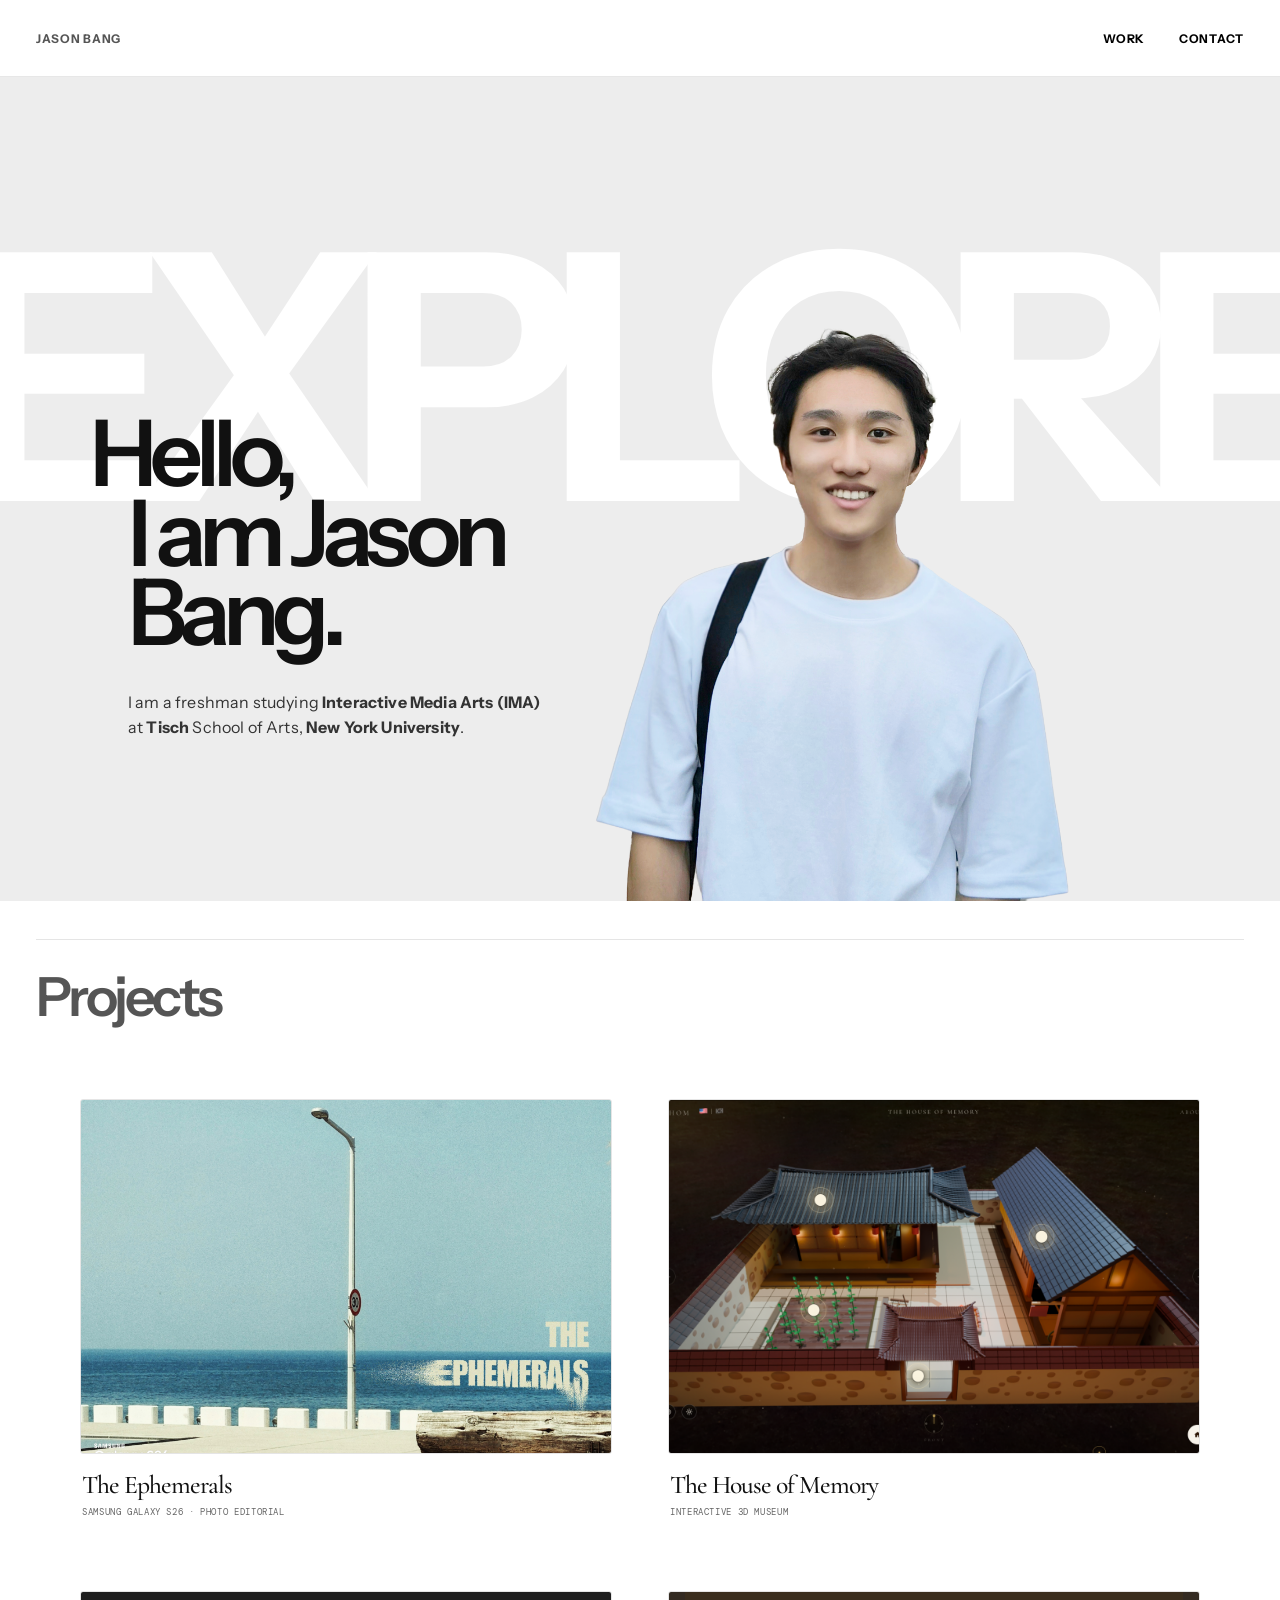
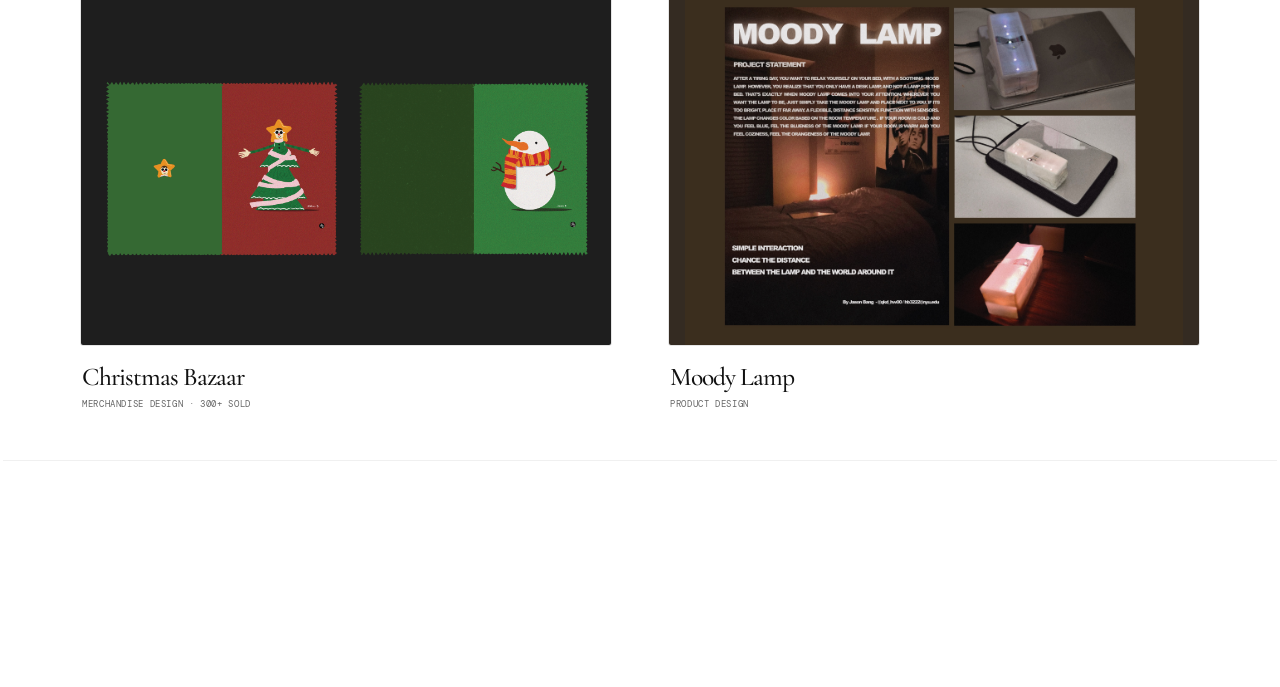
==== index.html @ 0a1524d1 "Prepare responsive portfolio for public launch" ====
<!doctype html>
<html lang="en">
<head>
<meta charset="utf-8" />
<meta name="viewport" content="width=device-width, initial-scale=1" />
<script src="https://mcp.figma.com/mcp/html-to-design/capture.js" async></script>
<meta name="theme-color" content="#171816" />
<meta name="description" content="Jason Bang — NYU Tisch Interactive Media Arts student exploring design, code, and interactive experiences." />
<title>Jason Bang — Designer, Maker, Student</title>
<link rel="preconnect" href="https://fonts.googleapis.com"><link rel="preconnect" href="https://fonts.gstatic.com" crossorigin>
<link href="https://fonts.googleapis.com/css2?family=Cormorant+Garamond:wght@400;500;600&family=DM+Mono:wght@400;500&family=Instrument+Sans:wght@400;500;600;700&display=swap" rel="stylesheet">
<style>
:root{--bg:#171816;--surface:#20211f;--surface-2:#252622;--ink:#f4f3ef;--muted:#a4a69e;--subtle:#6e716a;--line:#373934;--blue:#7399c8;--blue-bright:#8db2e2;--sans:'Instrument Sans',Arial,sans-serif;--display:'Cormorant Garamond',Georgia,serif;--mono:'DM Mono',monospace;--page:min(1320px,calc(100% - 72px))}*{box-sizing:border-box}html{scroll-behavior:smooth;scroll-padding-top:100px}body{margin:0;background:var(--bg);color:var(--ink);font-family:var(--sans);-webkit-font-smoothing:antialiased;overflow-x:hidden}a{color:inherit;text-decoration:none}button,a{-webkit-tap-highlight-color:transparent}.grain{position:fixed;inset:0;pointer-events:none;z-index:20;opacity:.065;mix-blend-mode:soft-light;background-image:url("data:image/svg+xml,%3Csvg xmlns='http://www.w3.org/2000/svg' viewBox='0 0 180 180'%3E%3Cfilter id='n'%3E%3CfeTurbulence type='fractalNoise' baseFrequency='.78' numOctaves='3' stitchTiles='stitch'/%3E%3C/filter%3E%3Crect width='100%25' height='100%25' filter='url(%23n)' opacity='.45'/%3E%3C/svg%3E");background-size:180px 180px}.progress{position:fixed;z-index:30;inset:0 auto auto 0;width:100%;height:2px;background:transparent}.progress span{display:block;height:100%;width:0;background:var(--blue-bright);box-shadow:0 0 14px #7399c866}.wrap{width:var(--page);margin-inline:auto}.nav-shell{position:sticky;top:0;z-index:25;border-bottom:1px solid #ffffff12;background:#171816d9;backdrop-filter:blur(14px)}.nav{height:76px;display:flex;align-items:center;justify-content:space-between}.brand{font-size:14px;font-weight:800;letter-spacing:-.04em}.brand sup{font:9px var(--mono);color:var(--blue-bright);margin-left:3px}.navlinks{display:flex;gap:34px}.navlinks a{font:10px var(--mono);letter-spacing:.07em;color:var(--muted);transition:color .2s}.navlinks a:hover,.navlinks a:focus-visible{color:var(--blue-bright)}.status{display:flex;align-items:center;gap:10px;font:9px var(--mono);letter-spacing:.06em;color:var(--muted);text-transform:uppercase}.status i{height:7px;width:7px;background:var(--blue-bright);border-radius:50%;box-shadow:0 0 12px #8db2e280}.hero{position:relative;min-height:calc(100svh - 76px);padding:clamp(80px,11vh,140px) 0 110px;display:grid;grid-template-columns:1.25fr .75fr;align-items:center;gap:30px;isolation:isolate}.eyebrow,.section-label{font:10px var(--mono);letter-spacing:.13em;text-transform:uppercase;color:var(--blue-bright)}.hero .eyebrow{margin:0 0 34px}.hero h1{position:relative;z-index:2;font-size:clamp(74px,10vw,148px);line-height:.85;letter-spacing:-.095em;font-weight:500;margin:0;max-width:850px}.hero h1 span{display:block}.hero h1 span:nth-child(2){margin-left:clamp(70px,13vw,190px)}.hero h1 span:nth-child(3){margin-left:clamp(22px,5vw,72px);font-weight:400}.hero-side{position:relative;z-index:3;align-self:end;padding-bottom:5px;max-width:365px;margin-left:auto}.hero-side p{font-size:15px;line-height:1.8;color:var(--muted);margin:0 0 28px}.link-row{display:flex;align-items:center;gap:24px;flex-wrap:wrap}.button{min-height:46px;padding:0 19px;border:1px solid #ffffff2a;border-radius:999px;display:inline-flex;align-items:center;gap:18px;font:10px var(--mono);letter-spacing:.04em;transition:background .22s,border-color .22s,transform .22s}.button.primary{background:var(--blue);color:#111713;border-color:var(--blue);font-weight:500}.button:hover{transform:translateY(-3px);border-color:var(--blue-bright);background:var(--blue-bright)}.text-link{font:10px var(--mono);letter-spacing:.05em;color:var(--muted);border-bottom:1px solid #71746c;padding:0 0 7px;transition:color .2s,border-color .2s}.text-link:hover{color:var(--ink);border-color:var(--blue-bright)}.hero-art{position:absolute;width:min(34vw,470px);aspect-ratio:1;right:2.7%;top:16%;z-index:1;display:grid;place-items:center;transform:translate3d(0,var(--orb-y,0),0) scale(var(--orb-scale,1));will-change:transform}.orb-ring{position:absolute;inset:6%;border-radius:50%;border:1px solid #7399c844;box-shadow:0 0 85px #7399c81c,inset 0 0 52px #7399c80b}.orb-ring::before,.orb-ring::after{content:"";position:absolute;border:1px solid #7399c82b;border-radius:50%;inset:13%;transform:rotate(32deg) scaleX(.72)}.orb-ring::after{transform:rotate(-36deg) scaleX(.7)}.orb-core{width:52%;aspect-ratio:1;border-radius:50%;display:grid;place-items:center;background:radial-gradient(circle at 35% 30%,#8fb5e1,var(--blue) 44%,#33475f 100%);box-shadow:0 0 80px #7399c83d;color:#111713;font-size:clamp(38px,6vw,76px);font-weight:600;letter-spacing:-.1em}.orb-index{position:absolute;right:4%;bottom:13%;font:9px var(--mono);letter-spacing:.1em;color:var(--muted);writing-mode:vertical-rl}.hero-note{position:absolute;left:0;bottom:42px;display:flex;gap:12px;align-items:center;color:var(--subtle);font:9px var(--mono);letter-spacing:.09em;text-transform:uppercase}.hero-note::before{content:"";width:32px;height:1px;background:var(--blue)}.scroll-cue{position:absolute;right:0;bottom:35px;display:flex;align-items:center;gap:12px;color:var(--subtle);font:9px var(--mono);letter-spacing:.1em;text-transform:uppercase}.scroll-cue b{height:30px;width:18px;border:1px solid #6e716a;border-radius:99px;position:relative}.scroll-cue b::after{content:"";position:absolute;width:2px;height:6px;left:7px;top:6px;background:var(--blue-bright);border-radius:4px;animation:scrollDot 1.3s ease-in-out infinite}@keyframes scrollDot{0%,100%{transform:translateY(0);opacity:1}75%{transform:translateY(9px);opacity:.2}}
.intro{padding:118px 0 145px;border-top:1px solid var(--line);display:grid;grid-template-columns:.75fr 1.25fr;gap:50px}.intro-main{max-width:800px}.intro h2{margin:20px 0 0;font-size:clamp(37px,5vw,66px);line-height:1.06;letter-spacing:-.07em;font-weight:500}.intro h2 em{font-family:Georgia,serif;font-weight:400;color:var(--blue-bright)}.intro-copy{max-width:600px;color:var(--muted);font-size:15px;line-height:1.9;margin:29px 0 0}.work{padding:0 0 140px}.work-top{display:flex;justify-content:space-between;align-items:end;margin-bottom:44px;padding-top:24px;border-top:1px solid var(--line)}.work-top h2{font-size:clamp(43px,6vw,76px);font-weight:500;letter-spacing:-.08em;margin:18px 0 0}.work-meta{font:9px var(--mono);letter-spacing:.08em;text-transform:uppercase;color:var(--subtle)}.project-grid{display:grid;grid-template-columns:repeat(12,1fr);gap:74px 24px;align-items:start}.project{position:relative;display:block}.project:nth-child(1){grid-column:1/8}.project:nth-child(2){grid-column:8/13;margin-top:210px}.project:nth-child(3){grid-column:2/12;margin-top:-6px}.project-visual{position:relative;overflow:hidden;background:var(--surface-2);border:1px solid #ffffff0d;border-radius:3px;transform:scale(.96);transition:transform .9s cubic-bezier(.2,.75,.25,1),border-color .3s;aspect-ratio:1.75}.project:nth-child(2) .project-visual{aspect-ratio:1.1}.project:nth-child(3) .project-visual{aspect-ratio:2.75}.project.is-visible .project-visual{transform:scale(1)}.project:hover .project-visual{transform:scale(1.018);border-color:#7399c877}.project-visual::after{content:"";position:absolute;inset:0;background:linear-gradient(130deg,#7399c81a,transparent 48%);pointer-events:none;opacity:.55;transition:opacity .3s}.project:hover .project-visual::after{opacity:1}.project-index{position:absolute;z-index:2;top:18px;left:20px;font:9px var(--mono);color:#a4a69e;letter-spacing:.1em}.project-caption{display:flex;justify-content:space-between;gap:15px;padding:18px 2px 0;align-items:start}.project-caption h3{font-size:19px;letter-spacing:-.04em;font-weight:500;margin:0 0 6px}.project-caption p{font:9px var(--mono);color:var(--subtle);letter-spacing:.07em;text-transform:uppercase;margin:0}.project-arrow{height:35px;width:35px;border:1px solid var(--line);border-radius:50%;display:grid;place-items:center;color:var(--blue-bright);transition:transform .25s,background .25s,border-color .25s}.project:hover .project-arrow{transform:rotate(45deg);background:var(--blue);border-color:var(--blue);color:#111}.mock-ui{position:absolute;inset:16% 21%;border-radius:9px;background:#1a1b19;border:1px solid #ffffff19;box-shadow:0 28px 80px #0008;display:grid;grid-template-columns:24% 1fr;padding:14px;gap:12px;transform:rotate(-2deg);transition:transform .6s}.project:hover .mock-ui{transform:rotate(0) scale(1.02)}.mock-sidebar{background:#222420;border-radius:5px;padding:13px 9px}.mock-dot{width:18px;height:18px;background:var(--blue);border-radius:5px;margin-bottom:23px}.mock-line{height:4px;width:75%;background:#4b4d46;border-radius:9px;margin:10px 0}.mock-line.short{width:48%}.mock-content{padding:10px}.mock-title{font-size:clamp(14px,1.7vw,24px);font-weight:600;letter-spacing:-.05em;line-height:1.1}.bars{display:flex;align-items:end;gap:8px;height:48%;padding:14px 12px 0;background:#222420;border-radius:6px;margin-top:18px}.bars i{display:block;flex:1;border-radius:4px 4px 0 0;background:var(--blue);height:var(--h)}.phone{position:absolute;left:50%;top:50%;transform:translate(-50%,-50%) rotate(3deg);height:82%;aspect-ratio:.53;background:#171816;border:6px solid #41433d;border-radius:26px;box-shadow:0 25px 65px #0009;padding:13% 10%;transition:transform .55s}.project:hover .phone{transform:translate(-50%,-52%) rotate(0) scale(1.035)}.phone-kicker{font:7px var(--mono);color:var(--subtle)}.phone h4{font-size:clamp(13px,1.8vw,22px);line-height:1.08;letter-spacing:-.06em;margin:12px 0}.phone-metric{height:26%;border-radius:8px;padding:10px;background:#252822;color:var(--muted);font:7px var(--mono)}.phone-metric strong{display:block;color:var(--blue-bright);font:600 19px var(--sans);margin-top:8px}.phone-bars{display:flex;gap:4px;align-items:end;height:24%;margin-top:9px}.phone-bars i{flex:1;background:var(--blue);border-radius:3px 3px 0 0;height:var(--h)}.web-window{position:absolute;inset:9% 11%;background:#1a1b19;border:1px solid #ffffff1c;border-radius:8px;box-shadow:0 24px 64px #0008;overflow:hidden;transform:rotate(1deg);transition:transform .6s}.project:hover .web-window{transform:rotate(0) scale(1.015)}.web-bar{height:23px;background:#292a26;display:flex;gap:5px;align-items:center;padding:0 9px}.web-bar i{width:5px;height:5px;border-radius:50%;background:#696b64}.web-content{height:calc(100% - 23px);background:linear-gradient(105deg,#22211f 0 55%,#34302a 55%);padding:clamp(15px,3vw,36px);position:relative}.web-eyebrow{font:7px var(--mono);color:var(--blue-bright);letter-spacing:.09em}.web-title{font:clamp(25px,4vw,54px) Georgia,serif;line-height:.92;letter-spacing:-.05em;margin-top:15px;position:relative;z-index:2}.web-sun{position:absolute;right:13%;bottom:13%;height:clamp(45px,9vw,112px);aspect-ratio:1;border-radius:50%;background:radial-gradient(circle at 30% 30%,#abc6e9,var(--blue) 70%,#435d7b);box-shadow:0 0 60px #7399c844}.orbit-scene{position:absolute;inset:0;display:grid;place-items:center}.orbit-track{height:2px;width:70%;background:#565952;position:absolute}.orbit-point{position:absolute;height:clamp(13px,2vw,24px);width:clamp(13px,2vw,24px);border-radius:50%;background:var(--blue);left:var(--x);top:calc(50% + var(--y));box-shadow:0 0 20px #7399c855;transition:transform .35s}.project:hover .orbit-point{transform:scale(1.5)}.orbit-point:nth-child(odd){background:#74776f}.orbit-note{position:absolute;bottom:18%;font:8px var(--mono);letter-spacing:.15em;color:#a4a69e}
.about{padding:25px 0 140px;border-top:1px solid var(--line);display:grid;grid-template-columns:.75fr 1.25fr;gap:50px}.about-main{max-width:720px}.about h2{font-size:clamp(38px,5vw,64px);line-height:1.02;letter-spacing:-.075em;font-weight:500;margin:20px 0 24px}.about-copy{font-size:14px;line-height:1.9;color:var(--muted);max-width:620px}.skill-list{display:flex;gap:8px;flex-wrap:wrap;margin-top:24px}.skill-list span{border:1px solid var(--line);padding:8px 11px;border-radius:99px;font:8px var(--mono);color:#c2c4bc;letter-spacing:.03em}.contact{position:relative;overflow:hidden;padding:75px 0 30px;border-top:1px solid var(--line)}.contact-inner{min-height:300px;display:flex;justify-content:space-between;align-items:center;gap:30px}.contact h2{font-size:clamp(51px,8vw,102px);line-height:.9;letter-spacing:-.09em;font-weight:500;margin:24px 0}.contact h2 em{color:var(--blue-bright);font-family:Georgia,serif;font-weight:400}.contact-link{display:grid;place-items:center;width:76px;height:76px;border-radius:50%;background:var(--blue);color:#121613;font-size:28px;transition:transform .3s,background .3s}.contact-link:hover{transform:rotate(45deg) scale(1.12);background:var(--blue-bright)}.footer{border-top:1px solid var(--line);padding-top:20px;margin-top:48px;display:flex;justify-content:space-between;gap:20px;color:var(--subtle);font:8px var(--mono);letter-spacing:.05em}.reveal{opacity:0;transform:translateY(30px);transition:opacity .75s ease,transform .75s cubic-bezier(.2,.75,.25,1)}.reveal.is-visible{opacity:1;transform:translateY(0)}.project.reveal{transform:translateY(35px) scale(.985)}.project.reveal.is-visible{transform:translateY(0) scale(1)}.project-visual{view-timeline-name:--project-view;view-timeline-axis:block;animation:mediaZoom linear both;animation-timeline:--project-view;animation-range:entry 0% cover 38%}@keyframes mediaZoom{from{scale:.9}to{scale:1}}@media(prefers-reduced-motion:reduce){html{scroll-behavior:auto}*,*::before,*::after{animation-duration:.01ms!important;animation-iteration-count:1!important;transition-duration:.01ms!important;scroll-behavior:auto!important}.reveal{opacity:1;transform:none}}
@media(max-width:800px){:root{--page:min(100% - 40px,620px)}.nav{height:66px}.navlinks{gap:17px}.status{display:none}.hero{min-height:calc(100svh - 66px);grid-template-columns:1fr;padding:72px 0 116px;align-content:center;gap:30px}.hero h1{font-size:clamp(65px,14vw,112px)}.hero-art{width:min(44vw,300px);right:0;top:15%;opacity:.9}.hero-side{margin:16px 0 0 10%;max-width:350px}.hero-side p{font-size:14px}.hero-note{bottom:42px}.scroll-cue{bottom:35px}.intro,.about{grid-template-columns:1fr;gap:23px;padding:82px 0 95px}.intro h2{font-size:clamp(38px,8vw,55px)}.work{padding-bottom:96px}.work-top{align-items:start;gap:20px;flex-direction:column;margin-bottom:30px}.work-top h2{font-size:52px}.project-grid{grid-template-columns:1fr;gap:48px}.project:nth-child(1),.project:nth-child(2),.project:nth-child(3){grid-column:1;margin:0}.project-featured{grid-column:1!important;width:100%}.project-thom,.project-christmas,.project-moodies{grid-column:1!important;width:100%;margin:0!important}.project-thom .project-visual{aspect-ratio:1.3!important}.project:nth-child(2){width:86%;margin-left:auto}.project:nth-child(3){width:94%}.project-visual{aspect-ratio:1.45}.project:nth-child(2) .project-visual{aspect-ratio:1.15}.project:nth-child(3) .project-visual{aspect-ratio:1.8}.mock-ui{inset:17% 14%}.contact-inner{min-height:270px}.contact h2{font-size:clamp(52px,10vw,76px)}}
@media(max-width:440px){:root{--page:calc(100% - 34px)}.navlinks{gap:12px}.navlinks a{font-size:8px}.brand{font-size:12px}.hero h1{font-size:clamp(58px,15vw,78px)}.hero-art{width:46vw;right:-4%;top:13%;opacity:.74}.hero-side{margin-left:0;max-width:295px}.hero-side p{max-width:270px}.hero-note{font-size:7px}.scroll-cue{font-size:7px}.contact-inner{align-items:flex-start;flex-direction:column;justify-content:center}.contact-link{width:60px;height:60px}.footer{font-size:7px}.work-meta{font-size:8px}}

/* Editorial type and a touch of analog texture */
.hero h1,.intro h2,.work-top h2,.about h2,.contact h2{font-family:var(--display);font-weight:500;letter-spacing:-.045em}
.hero h1{line-height:.78;letter-spacing:-.055em}
.hero h1 span:nth-child(3){font-weight:400}
.intro h2,.about h2{line-height:.98}
.work-top h2{font-weight:500}
.contact h2{line-height:.82}
.grain{opacity:.055;background-size:140px 140px}
@media(max-width:800px){.hero h1{line-height:.82}.intro h2,.about h2{line-height:1.02}}

/* Time-based 3D field and tactile project depth */
.hero-art{perspective:1000px}
.world-canvas{position:fixed;inset:0;width:100vw;height:100svh;z-index:0;pointer-events:none;opacity:.42;mix-blend-mode:screen}.nav-shell,main{position:relative;z-index:1}
.orb-ring{opacity:.38}
.orb-core{position:relative;z-index:2;background:radial-gradient(circle at 34% 28%,#dce7f3aa,var(--blue) 46%,#33475f 100%);box-shadow:0 0 90px #7399c855,inset -18px -22px 35px #111a2b88;transform:translateZ(24px)}
.intro,.work,.about,.contact{transform-style:preserve-3d;transform:perspective(1400px) rotateX(var(--section-rx,0deg)) translateZ(var(--section-z,0px));transform-origin:50% 50%;transition:transform .22s ease-out}
.intro-main,.about-main,.work-top,.contact-inner{transform:translateZ(22px)}
.intro h2,.about h2,.work-top h2,.contact h2{transform:translateZ(34px)}
.project{perspective:1100px;transform-style:preserve-3d}
.project-visual{transform:perspective(1100px) rotateX(var(--card-rx,0deg)) rotateY(var(--card-ry,0deg)) scale(.96);transform-style:preserve-3d;will-change:transform}
.project.is-visible .project-visual{transform:perspective(1100px) rotateX(var(--card-rx,0deg)) rotateY(var(--card-ry,0deg)) scale(1)}
.project:hover .project-visual{transform:perspective(1100px) rotateX(var(--card-rx,0deg)) rotateY(var(--card-ry,0deg)) scale(1.025)}
.project-index,.project-caption{transition:transform .35s}
.project:hover .project-index{transform:translateZ(26px)}
.project:hover .project-caption{transform:translateY(-3px)}
@media(prefers-reduced-motion:reduce){.world-canvas{display:none}.intro,.work,.about,.contact{transform:none!important}.project-visual,.project.is-visible .project-visual,.project:hover .project-visual{transform:none}}

.project-featured{grid-column:1/13!important;width:100%}.project-thom{grid-column:2/10!important;width:100%;margin-top:10px!important}.project-christmas{grid-column:4/13!important;width:100%;margin-top:-5px!important}.project-moodies{grid-column:3/11!important;width:100%;margin-top:8px!important}.project-moodies .project-visual{aspect-ratio:1.414!important;background:#342b22}.project-moodies .project-cover{object-fit:contain;filter:none}.project-moodies:hover .project-cover{filter:none;transform:scale(1.012)}.project-thom .project-visual{aspect-ratio:1.55!important}.project-thom .project-cover{filter:brightness(.92) saturate(.78)}.project-thom:hover .project-cover{filter:brightness(1) saturate(.95)}.project-featured .project-visual{aspect-ratio:2.05;background:#0b0c0c}.project-cover{position:absolute;inset:0;width:100%;height:100%;object-fit:cover;transition:transform 1.2s cubic-bezier(.18,.7,.2,1),filter .6s;filter:brightness(.78) saturate(.78)}.project-featured:hover .project-cover{transform:scale(1.035);filter:brightness(.95) saturate(.94)}.project-cover-title{position:absolute;z-index:2;right:5%;bottom:8%;font:500 clamp(38px,8vw,110px)/.73 var(--display);letter-spacing:-.06em;color:#f4f3ef;text-shadow:0 4px 36px #0008;transform:translateZ(46px)}.project-cover-title b{font:18px var(--mono);color:var(--blue-bright);vertical-align:top}

/* Keep the project collection balanced and image-led */
#work .project-grid{grid-template-columns:repeat(2,minmax(0,1fr));gap:38px 24px}
#work .project{grid-column:auto!important;width:100%!important;margin:0!important}
#work .project-visual{aspect-ratio:4/3!important;border-radius:3px}
#work .project-cover{filter:none;object-fit:cover}
#work .project:hover .project-cover{filter:none}
#work .project-moodies .project-cover{object-fit:contain;background:#342b22}
@media(max-width:700px){#work .project-grid{grid-template-columns:1fr;gap:30px}#work .project{width:100%!important}}

/* Simple portfolio: clear intro, one large project per row */
.hero{display:flex;min-height:calc(100svh - 76px);padding:clamp(100px,16vh,180px) 0;align-items:center}
.hero-copy{width:100%;max-width:1200px}.hero h1{font-family:var(--display);font-size:clamp(72px,12vw,170px);line-height:.82;letter-spacing:-.065em}.hero h1 span:nth-child(2){margin-left:clamp(24px,8vw,115px);white-space:nowrap}.work-top{margin-bottom:28px;padding-top:10px}.work-top .section-label{font:500 clamp(40px,6vw,76px)/.9 var(--display);color:var(--ink);letter-spacing:-.045em;text-transform:none}.hero-summary{font-size:clamp(16px,2vw,23px);color:var(--muted);margin:35px 0 0 8vw;letter-spacing:.01em}
#work .project-grid{grid-template-columns:repeat(2,minmax(0,1fr));gap:46px 28px}
#work .project{grid-column:auto!important;width:100%!important;margin:0!important}
#work .project-visual{aspect-ratio:4/3!important}
#work .project-caption{padding-top:16px}
.contact-inner{justify-content:flex-start;min-height:0;padding:65px 0 78px}.contact-list{display:grid;gap:0;margin-top:20px;width:min(760px,calc(100vw - 48px))}.contact-list a{display:grid;grid-template-columns:130px 1fr 24px;align-items:center;gap:18px;padding:18px 0;border-bottom:1px solid var(--line)}.contact-list span{font:9px var(--mono);letter-spacing:.1em;text-transform:uppercase;color:var(--muted)}.contact-list strong{font-size:clamp(14px,2vw,19px);font-weight:500}.contact-list b{font:16px var(--mono);font-weight:400;color:var(--blue)}.contact-list a:hover strong{color:var(--blue)}
@media(max-width:700px){.hero h1{font-size:clamp(58px,13vw,95px)}.hero h1 span:nth-child(2){margin-left:18px;white-space:normal}.hero-summary{margin-left:18px}.contact-list a{grid-template-columns:84px 1fr 18px;gap:8px}.contact-list strong{font-size:14px}#work .project-grid{gap:42px}}
</style>
<style>
/* Keep project links stationary and make each complete card one stable target. */
#work{transform:none!important;transform-style:flat!important}
#work .project{position:relative;z-index:4;display:block;cursor:pointer;pointer-events:auto;transform:none!important;perspective:none!important;transform-style:flat!important}
#work .project>*{pointer-events:none}
#work .project.reveal,#work .project.reveal.is-visible{opacity:1;transform:none!important;transition:opacity .45s ease}
#work .project .project-visual,#work .project.is-visible .project-visual,#work .project:hover .project-visual{transform:none!important;scale:1!important;animation:none!important;view-timeline-name:none;will-change:auto}
#work .project .project-cover,#work .project:hover .project-cover{transform:none!important;filter:none!important}
#work .project .project-index,#work .project:hover .project-index,#work .project .project-caption,#work .project:hover .project-caption{transform:none!important}
#work .project:focus-visible{outline:2px solid var(--blue-bright);outline-offset:5px}
#work .project-grid{width:min(100%,1120px);margin-inline:auto;column-gap:56px;row-gap:72px}
#work .project-visual{aspect-ratio:3/2!important}
#work .project-thom .project-visual{aspect-ratio:8/5!important}
#work .project-caption{padding:16px 2px 0;min-height:56px}
#work .project-caption h3{font:500 19px/1.15 var(--sans);letter-spacing:-.04em;margin:0 0 7px}
#work .project-caption p{font:9px/1.4 var(--mono);letter-spacing:.07em;text-transform:uppercase;margin:0;color:var(--subtle)}
@media(max-width:700px){#work .project-grid{width:min(100%,520px);row-gap:48px}}
.hero{display:grid;grid-template-columns:minmax(0,1.05fr) minmax(280px,.95fr);gap:clamp(40px,8vw,112px);min-height:calc(100svh - 76px);padding:clamp(70px,10vh,120px) 0;align-items:center}
.hero-copy{max-width:620px;min-width:0}
.hero h1{font-size:clamp(54px,6.4vw,96px);line-height:.9;letter-spacing:-.06em}
.hero h1 span:nth-child(2){margin-left:clamp(18px,3vw,46px);white-space:normal}
.hero-summary{max-width:480px;margin:32px 0 0 clamp(18px,3vw,46px);font-size:clamp(15px,1.4vw,19px)}
.hero-photo{width:92%;max-width:390px;aspect-ratio:4/5;justify-self:end;margin:0;position:relative;overflow:hidden;border:1px solid var(--line);background:linear-gradient(145deg,#252a2e,#1c1e1c 70%);display:grid;place-items:center}
.hero-photo::before{content:"";position:absolute;inset:12px;border:1px solid #ffffff14;pointer-events:none}
.hero-photo span{font:9px var(--mono);letter-spacing:.16em;text-transform:uppercase;color:var(--subtle)}
.hero-photo img{display:block;width:100%;height:100%;object-fit:cover;object-position:center 65%;transform:scale(1.35);transform-origin:center 65%}
@media(max-width:700px){.hero{grid-template-columns:1fr;gap:38px;min-height:auto;padding:75px 0 86px}.hero-copy{max-width:100%}.hero h1{font-size:clamp(56px,11vw,84px)}.hero-summary{margin-left:18px}.hero-photo{width:min(68%,330px);justify-self:center;aspect-ratio:4/5}}
</style>
<link rel="stylesheet" href="assets/light-theme.css">
</head>
<body>
<canvas class="world-canvas" id="worldCanvas" aria-hidden="true"></canvas><div class="progress" aria-hidden="true"><span id="progressBar"></span></div><div class="grain" aria-hidden="true"></div><div class="cursor-dot" aria-hidden="true"></div>
<header class="nav-shell"><nav class="nav wrap" aria-label="Main navigation"><a class="brand" href="#top">JASON BANG</a><div class="navlinks"><a href="#work">WORK</a><a href="#contact">CONTACT</a></div></nav></header>
<main id="top">
<section class="hero hero-home wrap"><div class="hero-backdrop" aria-hidden="true">EXPLORE</div><div class="hero-copy"><h1 class="reveal"><span>Hello,</span><span>I am Jason Bang.</span></h1><p class="hero-summary reveal">I am a freshman studying <strong>Interactive Media Arts (IMA)</strong><br class="intro-line-break"> at <strong>Tisch</strong> School of Arts, <strong>New York University</strong>.</p></div><img class="hero-portrait" src="assets/jason-bang-hero-current.png" alt="Portrait of Jason Bang"></section>

<section class="work wrap" id="work"><div class="work-top reveal"><div><div class="section-label">Projects</div></div></div><div class="project-grid"><a class="project project-featured reveal" href="projects/the-ephemerals.html" aria-label="View project details for The Ephemerals"><div class="project-visual"><img class="project-cover" src="assets/the-ephemerals/pages/page-02.jpg" alt="Second page of The Ephemerals photo editorial"></div><div class="project-caption"><div><h3>The Ephemerals</h3><p>Samsung Galaxy S26 · Photo editorial</p></div></div></a><a class="project project-thom reveal" href="https://jbhyunwoobang.github.io/thom/?v=2" target="_blank" rel="noopener" aria-label="Open THOM: The House of Memory interactive museum"><div class="project-visual"><img class="project-cover thom-cover" src="assets/thom-cover.png" alt="THOM museum interface showing its interactive 3D reconstruction of the family hanok, navigation, and hotspots"></div><div class="project-caption"><div><h3>The House of Memory</h3><p>Interactive 3D museum</p></div></div></a><a class="project project-christmas reveal" href="projects/christmas-bazaar.html" aria-label="View project details for Christmas Bazaar"><div class="project-visual"><img class="project-cover" src="assets/christmas-bazaar/design-cover.png" alt="Christmas Bazaar holiday illustrations featuring a Christmas tree character and snowman"></div><div class="project-caption"><div><h3>Christmas Bazaar</h3><p>Merchandise design · 300+ sold</p></div></div></a><a class="project project-moodies reveal" href="projects/moody-lamp.html" aria-label="View project details for Moody Lamp"><div class="project-visual"><img class="project-cover" src="assets/moody-lamp.jpg" alt="Moody Lamp concept board showing a handmade mood-sensitive bedside lamp and prototype photos"></div><div class="project-caption"><div><h3>Moody Lamp</h3><p>Product design</p></div></div></a></div></section>

<section class="contact" id="contact"><div class="wrap"><div class="contact-inner reveal"><div><div class="section-label">Contact</div><div class="contact-list"><a href="https://mail.google.com/mail/?view=cm&amp;fs=1&amp;to=hb3222%40nyu.edu" target="_blank" rel="noopener"><span>School</span><strong>hb3222@nyu.edu</strong></a><a class="linkedin-contact" href="https://www.linkedin.com/in/jason-bang-938430426/" target="_blank" rel="noopener"><strong>LinkedIn</strong></a><a href="https://mail.google.com/mail/?view=cm&amp;fs=1&amp;to=jbhyunwoobang%40gmail.com" target="_blank" rel="noopener"><span>Personal</span><strong>jbhyunwoobang@gmail.com</strong></a></div></div></div></div></section>
</main>
<script>
const reduced=window.matchMedia('(prefers-reduced-motion: reduce)').matches;
const progress=document.getElementById('progressBar');
const orb=document.getElementById('heroOrb');
let frame=0;
function onScroll(){if(frame)return;frame=requestAnimationFrame(()=>{frame=0;const max=document.documentElement.scrollHeight-window.innerHeight;const p=max>0?window.scrollY/max:0;progress.style.width=(p*100)+'%';const travel=Math.min(window.scrollY/window.innerHeight,1.15);if(orb&&!reduced){orb.style.setProperty('--orb-y',(-travel*95)+'px');orb.style.setProperty('--orb-scale',(1+travel*.42).toFixed(3));orb.style.opacity=Math.max(.18,1-travel*.6).toFixed(2)}})}
window.addEventListener('scroll',onScroll,{passive:true});onScroll();
if(!reduced&&'IntersectionObserver'in window){const observer=new IntersectionObserver(entries=>{for(const entry of entries){if(entry.isIntersecting){entry.target.classList.add('is-visible');observer.unobserve(entry.target)}}},{threshold:.12,rootMargin:'0px 0px -6% 0px'});document.querySelectorAll('.reveal,.project').forEach(el=>observer.observe(el))}else{document.querySelectorAll('.reveal,.project').forEach(el=>el.classList.add('is-visible'))}

// A site-wide 3D field: depth, pointer parallax, and scroll as a time axis.
const canvas=document.getElementById('worldCanvas');
const ctx=canvas&&canvas.getContext('2d');
const pointer={x:0,y:0};
let scrollPhase=0,canvasW=0,canvasH=0,spatialFrame=0;
function sizeField(){if(!canvas||!ctx)return;const dpr=Math.min(devicePixelRatio||1,1.5);canvasW=innerWidth;canvasH=innerHeight;canvas.width=Math.round(canvasW*dpr);canvas.height=Math.round(canvasH*dpr);ctx.setTransform(dpr,0,0,dpr,0,0)}
const stars=Array.from({length:240},(_,i)=>{const y=1-(i/239)*2,r=Math.sqrt(1-y*y),a=i*2.399963;return{x:Math.cos(a)*r,y,z:Math.sin(a)*r,phase:i*.17}});
function drawField(now){if(!canvas||!ctx)return;const t=reduced?0:now*.00009+scrollPhase,rx=pointer.y*.24,ry=pointer.x*.38+t;ctx.clearRect(0,0,canvasW,canvasH);const cx=canvasW*.5,cy=canvasH*.5,scale=Math.min(canvasW,canvasH)*.43,projected=[];for(const p of stars){const wobble=reduced?1:1+Math.sin(t*2+p.phase)*.025;let x=p.x*wobble,y=p.y*wobble,z=p.z*wobble;const x1=x*Math.cos(ry)+z*Math.sin(ry),z1=-x*Math.sin(ry)+z*Math.cos(ry),y1=y*Math.cos(rx)-z1*Math.sin(rx),z2=y*Math.sin(rx)+z1*Math.cos(rx);const perspective=1.5/(2.4-z2*.62);projected.push({x:cx+x1*scale*perspective,y:cy+y1*scale*perspective,z:z2})}ctx.globalCompositeOperation='lighter';for(let i=0;i<projected.length;i++){const a=projected[i],alpha=.05+((a.z+1)/2)*.22;for(let j=i+1;j<Math.min(i+8,projected.length);j++){const b=projected[j],dx=a.x-b.x,dy=a.y-b.y,d=dx*dx+dy*dy;if(d<Math.pow(Math.min(canvasW,canvasH)*.105,2)){ctx.strokeStyle=`rgba(113,151,198,${alpha*(1-d/Math.pow(Math.min(canvasW,canvasH)*.105,2))})`;ctx.lineWidth=.6;ctx.beginPath();ctx.moveTo(a.x,a.y);ctx.lineTo(b.x,b.y);ctx.stroke()}}if(i%2===0){ctx.fillStyle=`rgba(205,224,247,${alpha+.05})`;ctx.beginPath();ctx.arc(a.x,a.y,.7+((a.z+1)/2)*1.15,0,Math.PI*2);ctx.fill()}}ctx.globalCompositeOperation='source-over';if(!reduced)spatialFrame=requestAnimationFrame(drawField)}
if(canvas&&ctx){sizeField();addEventListener('resize',sizeField,{passive:true});addEventListener('pointermove',e=>{pointer.x=(e.clientX/innerWidth-.5)*2;pointer.y=(e.clientY/innerHeight-.5)*2},{passive:true});spatialFrame=requestAnimationFrame(drawField)}
function updateSpatialScroll(){scrollPhase=scrollY/innerHeight*1.25;document.querySelectorAll('.intro,.work,.about,.contact').forEach(section=>{const r=section.getBoundingClientRect(),delta=(r.top+r.height*.5-innerHeight*.5)/innerHeight,near=Math.max(0,1-Math.abs(delta));section.style.setProperty('--section-rx',(delta*1.5).toFixed(2)+'deg');section.style.setProperty('--section-z',(near*18).toFixed(1)+'px')})}
addEventListener('scroll',updateSpatialScroll,{passive:true});updateSpatialScroll();
// Project cards use native anchor behavior; no pointer-driven transforms.
const cursorDot=document.querySelector('.cursor-dot');
if(cursorDot&&matchMedia('(hover:hover) and (pointer:fine)').matches){document.documentElement.classList.add('has-dot-cursor');let cursorFrame=0,cursorX=0,cursorY=0;addEventListener('pointermove',e=>{cursorX=e.clientX;cursorY=e.clientY;if(cursorFrame)return;cursorFrame=requestAnimationFrame(()=>{cursorFrame=0;cursorDot.style.left=cursorX+'px';cursorDot.style.top=cursorY+'px';cursorDot.classList.add('is-visible')})},{passive:true});addEventListener('pointerleave',()=>cursorDot.classList.remove('is-visible'));}
</script>
</body>
</html>
---- assets/light-theme.css ----
:root{
  --bg:#fff!important;
  --surface:#f7f7f7!important;
  --surface-2:#f2f2f2!important;
  --ink:#111!important;
  --muted:#555!important;
  --subtle:#777!important;
  --line:#e5e5e5!important;
  --blue:#111!important;
  --blue-bright:#111!important;
}
html,body{background:#fff!important;color:#111!important}
body{color-scheme:light}
a{color:inherit}
.nav-shell{background:rgba(255,255,255,.94)!important;border-color:#e7e7e7!important}
.nav a,.navlinks a,.brand,.label,.eyebrow,.section-label,.project-note,.foot,.footer{color:#555!important}
.navlinks a:hover,.nav a:hover,.footer a:hover,.foot a:hover{color:#111!important}
.navlinks a,.brand{color:#000!important;font-family:var(--sans)!important;font-size:12px!important;font-weight:700!important;letter-spacing:.06em!important}
.contact-inner>div{width:100%}
.contact-list{width:100%!important;grid-template-columns:repeat(2,minmax(0,1fr));column-gap:clamp(24px,4vw,56px)}
.contact-list a:not(.linkedin-contact){grid-template-columns:90px minmax(0,1fr) 18px;gap:12px}
.contact-list .linkedin-contact{display:flex;align-items:center;justify-content:flex-start;min-width:0}
@media(max-width:700px){.contact-list{grid-template-columns:1fr}.contact-list a:not(.linkedin-contact){grid-template-columns:84px minmax(0,1fr) 18px;gap:8px}}
.world-canvas{display:none!important}
.grain{opacity:0!important}
.progress span{background:#111!important;box-shadow:none!important}
.hero-photo{background:#f4f4f4!important;border-color:#e5e5e5!important}
.project-visual,.photo,.images a,.images img,.cover{background:#f4f4f4!important;border-color:#e5e5e5!important}
.project-visual::after{display:none!important}
.project-cover{filter:none!important}
.project-caption p{color:#666!important}
.contact-link,.button.primary{background:#111!important;color:#fff!important;border-color:#111!important}
.contact-link:hover,.button.primary:hover{background:#333!important;color:#fff!important;border-color:#333!important}
.skill-list span{color:#444!important;border-color:#ddd!important}
.project:focus-visible{outline-color:#111!important}
.hero{background:transparent!important}
dialog{background:#fff!important;border-color:#ddd!important}
dialog::backdrop{background:rgba(0,0,0,.55)!important}
dialog button{background:#111!important;color:#fff!important;border-color:#444!important}
.photo span{color:#111!important;background:rgba(255,255,255,.88);padding:6px 8px;text-shadow:none!important}

.hero.hero-home{position:relative;display:block;width:100%;height:calc(100svh - 76px);min-height:600px;padding:0;overflow:hidden;isolation:isolate;container-type:inline-size;background:transparent!important}
.hero.hero-home::before{content:"";position:absolute;z-index:-1;inset:0;left:50%;width:100vw;transform:translateX(-50%);background:#ededed}
.hero-backdrop{position:absolute;z-index:0;top:20%;left:50%;transform:translateX(-50%);font:700 27cqw/.78 var(--sans);letter-spacing:-.095em;white-space:nowrap;color:#fff;pointer-events:none}
.hero.hero-home .hero-copy{position:absolute;z-index:3;left:7%;top:52%;width:min(56%,700px);max-width:700px;transform:translateY(-28%)}
.hero.hero-home h1{font:600 clamp(58px,7.2vw,102px)/.86 var(--sans);letter-spacing:-.075em;color:#111;max-width:570px}
.hero.hero-home h1 span:nth-child(2){margin-left:clamp(16px,3vw,42px);white-space:normal}
.hero.hero-home .hero-summary{max-width:680px;margin:38px 0 0 clamp(16px,3vw,42px);font-size:clamp(15px,1.25vw,17px);line-height:1.55;color:#333}
.intro-line-break{display:block}
.hero-portrait{position:absolute;z-index:2;right:13%;bottom:0;height:94%;width:auto;max-width:58%;object-fit:contain;object-position:center bottom;filter:none;pointer-events:none}
.work{padding:38px 0 48px!important}
.work-top{padding-top:32px!important;margin-bottom:76px!important}
.work-top .section-label{font:600 clamp(34px,4.3vw,54px)/.95 var(--sans)!important;letter-spacing:-.065em!important;text-transform:none!important}
#contact{padding-top:26px!important;padding-bottom:18px!important}
#contact .contact-inner{padding-top:18px!important;padding-bottom:12px!important}
#contact .footer{margin-top:8px!important;padding-top:16px!important}
.project-caption h3{font-family:var(--display)!important;font-size:clamp(22px,2vw,27px)!important;line-height:1.05}
#work .project-featured .project-visual,#work .project-thom .project-visual{aspect-ratio:3/2!important}
#work .project:hover .project-visual{border-color:#111!important}
.cursor-dot{display:none}
.has-dot-cursor,.has-dot-cursor body,.has-dot-cursor body *{cursor:none!important}
.has-dot-cursor .cursor-dot{display:block;position:fixed;z-index:1000;left:0;top:0;width:9px;height:9px;border-radius:50%;background:#30251d;pointer-events:none;opacity:0;transform:translate(-50%,-50%);transition:opacity .16s ease}
.has-dot-cursor .cursor-dot.is-visible{opacity:1}
.has-dot-cursor dialog .cursor-dot,.has-dot-cursor dialog .cursor-dot.is-visible{display:block!important;position:fixed!important;z-index:2147483647!important;visibility:visible!important;opacity:1!important;pointer-events:none!important}
@media(max-width:700px){
  .work-top{margin-bottom:42px!important}
  .hero.hero-home{height:auto;min-height:calc(100svh - 66px);padding:54px 0 0;display:flex;flex-direction:column;gap:20px}
  .hero-backdrop{top:15%;left:50%;transform:translateX(-50%);font-size:27cqw}
  .hero.hero-home .hero-copy{position:relative;left:auto;top:auto;transform:none;width:100%;max-width:100%}
  .hero.hero-home h1{font-size:clamp(48px,11vw,76px)}
  .hero.hero-home .hero-summary{margin:18px 0 0 16px;max-width:300px;font-size:15px}
  .intro-line-break{display:none}
  .hero-portrait{position:relative;right:auto;bottom:auto;align-self:center;height:54svh;max-height:440px;max-width:90%;margin-top:auto}
}
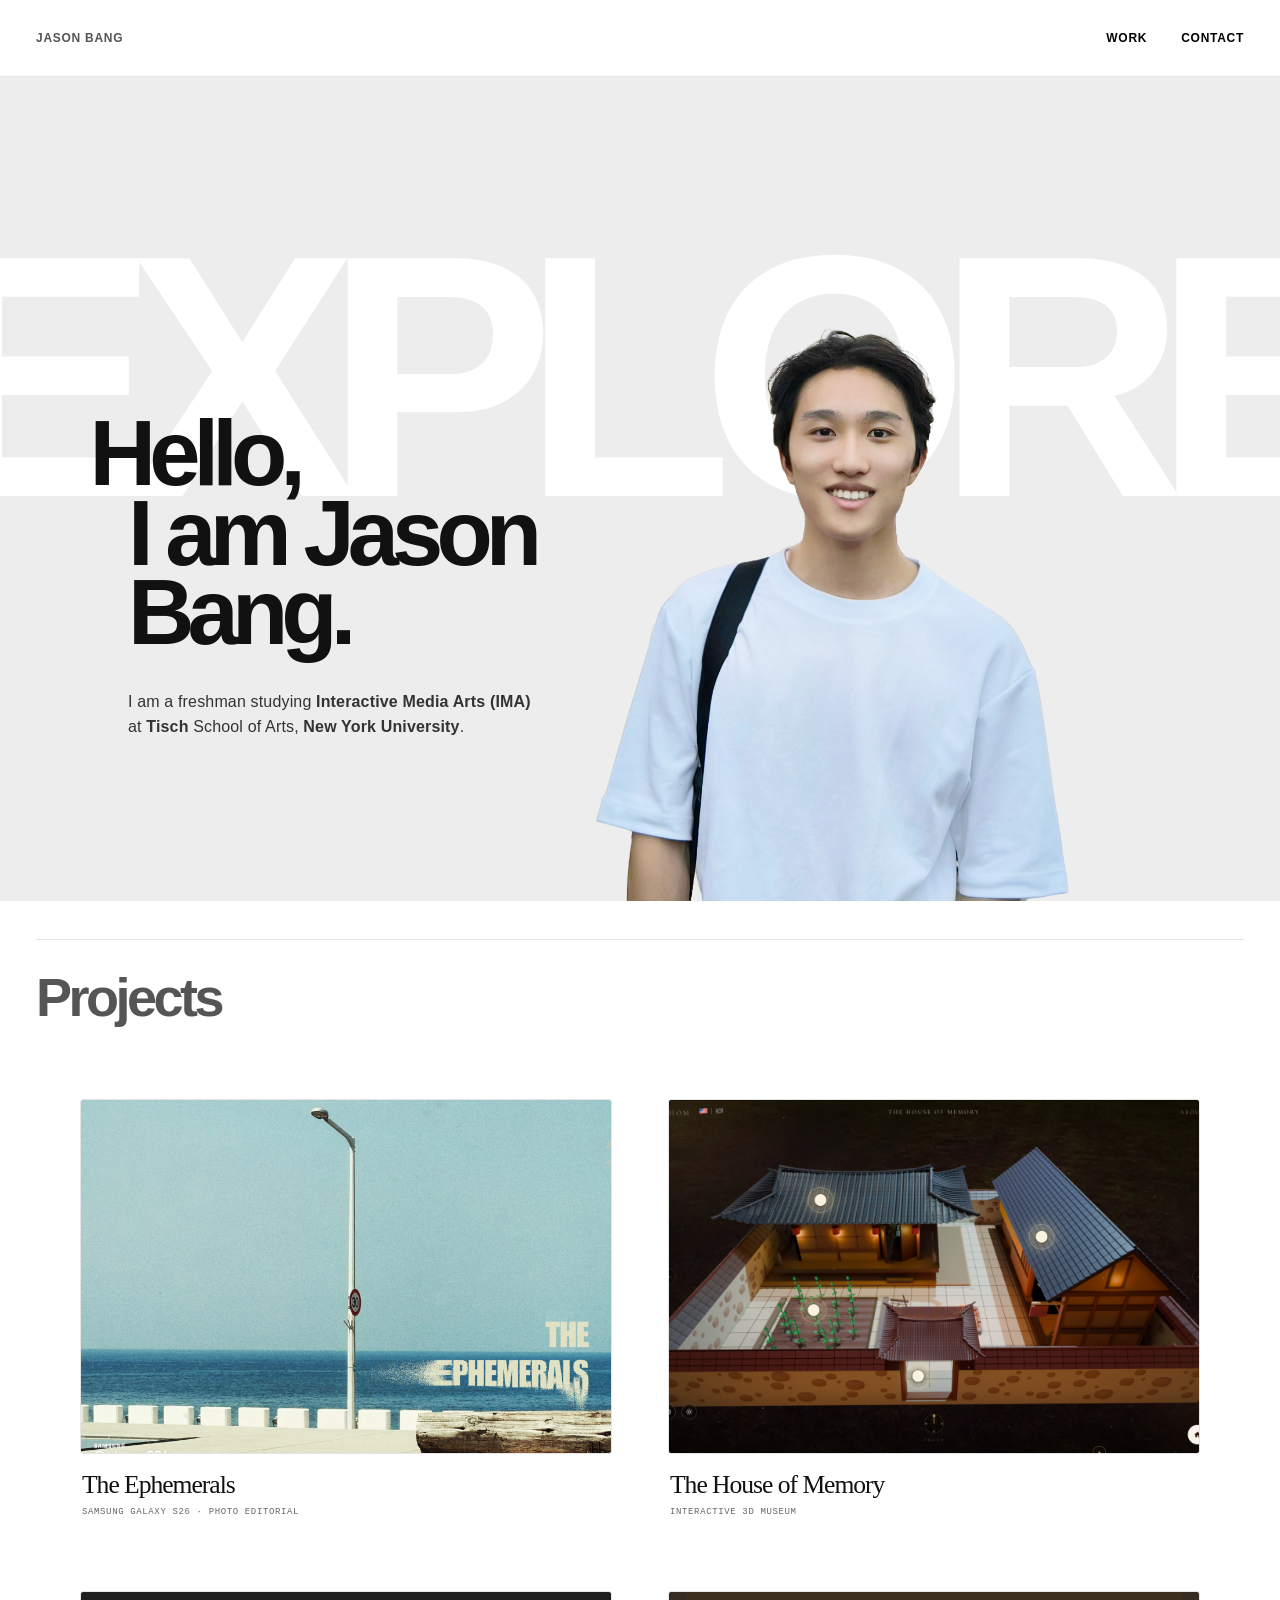
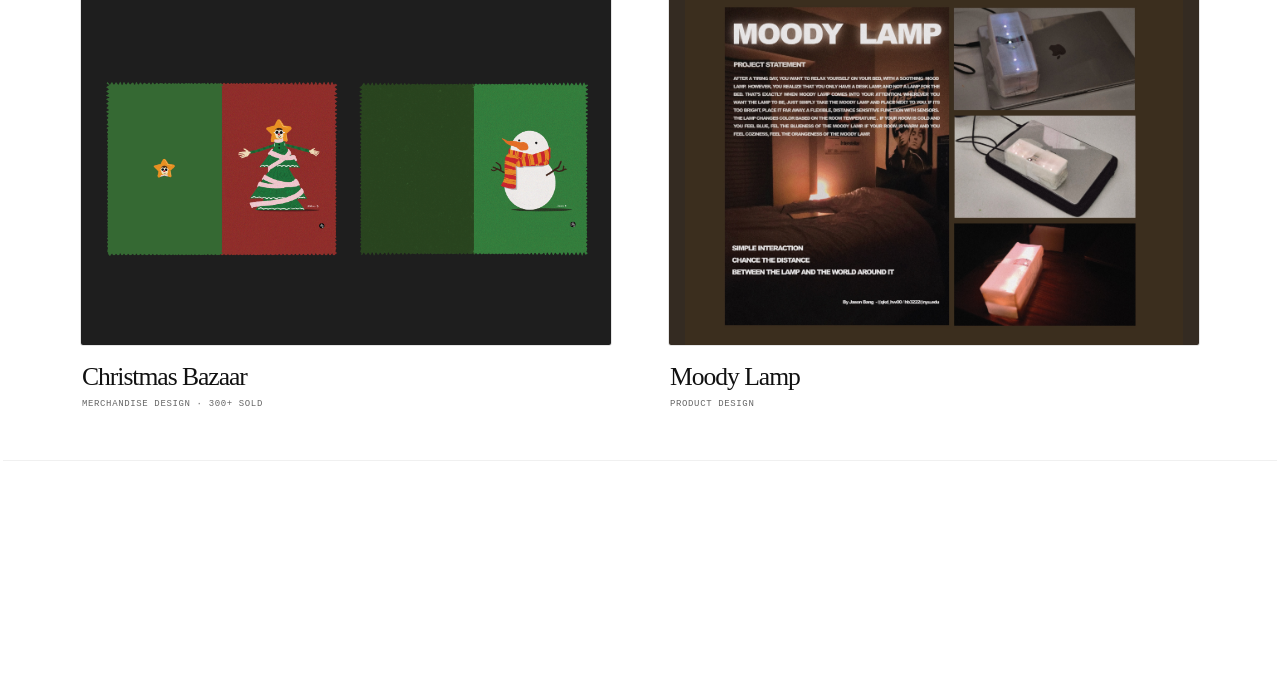
==== commit baf7ed4c: "Harden public portfolio and disable text selection" ====
--- a/index.html
+++ b/index.html
@@ -2,8 +2,9 @@
 <html lang="en">
 <head>
 <meta charset="utf-8" />
+<meta http-equiv="Content-Security-Policy" content="default-src 'self'; base-uri 'self'; object-src 'none'; script-src 'self'; style-src 'self' 'unsafe-inline' https://fonts.googleapis.com; font-src 'self' https://fonts.gstatic.com data:; img-src 'self' data: https://jbhyunwoobang.github.io; connect-src 'self'; form-action 'self'; upgrade-insecure-requests">
+<meta name="referrer" content="strict-origin-when-cross-origin">
 <meta name="viewport" content="width=device-width, initial-scale=1" />
-<script src="https://mcp.figma.com/mcp/html-to-design/capture.js" async></script>
 <meta name="theme-color" content="#171816" />
 <meta name="description" content="Jason Bang — NYU Tisch Interactive Media Arts student exploring design, code, and interactive experiences." />
 <title>Jason Bang — Designer, Maker, Student</title>
@@ -104,29 +105,6 @@
 
 <section class="contact" id="contact"><div class="wrap"><div class="contact-inner reveal"><div><div class="section-label">Contact</div><div class="contact-list"><a href="https://mail.google.com/mail/?view=cm&amp;fs=1&amp;to=hb3222%40nyu.edu" target="_blank" rel="noopener"><span>School</span><strong>hb3222@nyu.edu</strong></a><a class="linkedin-contact" href="https://www.linkedin.com/in/jason-bang-938430426/" target="_blank" rel="noopener"><strong>LinkedIn</strong></a><a href="https://mail.google.com/mail/?view=cm&amp;fs=1&amp;to=jbhyunwoobang%40gmail.com" target="_blank" rel="noopener"><span>Personal</span><strong>jbhyunwoobang@gmail.com</strong></a></div></div></div></div></section>
 </main>
-<script>
-const reduced=window.matchMedia('(prefers-reduced-motion: reduce)').matches;
-const progress=document.getElementById('progressBar');
-const orb=document.getElementById('heroOrb');
-let frame=0;
-function onScroll(){if(frame)return;frame=requestAnimationFrame(()=>{frame=0;const max=document.documentElement.scrollHeight-window.innerHeight;const p=max>0?window.scrollY/max:0;progress.style.width=(p*100)+'%';const travel=Math.min(window.scrollY/window.innerHeight,1.15);if(orb&&!reduced){orb.style.setProperty('--orb-y',(-travel*95)+'px');orb.style.setProperty('--orb-scale',(1+travel*.42).toFixed(3));orb.style.opacity=Math.max(.18,1-travel*.6).toFixed(2)}})}
-window.addEventListener('scroll',onScroll,{passive:true});onScroll();
-if(!reduced&&'IntersectionObserver'in window){const observer=new IntersectionObserver(entries=>{for(const entry of entries){if(entry.isIntersecting){entry.target.classList.add('is-visible');observer.unobserve(entry.target)}}},{threshold:.12,rootMargin:'0px 0px -6% 0px'});document.querySelectorAll('.reveal,.project').forEach(el=>observer.observe(el))}else{document.querySelectorAll('.reveal,.project').forEach(el=>el.classList.add('is-visible'))}
-
-// A site-wide 3D field: depth, pointer parallax, and scroll as a time axis.
-const canvas=document.getElementById('worldCanvas');
-const ctx=canvas&&canvas.getContext('2d');
-const pointer={x:0,y:0};
-let scrollPhase=0,canvasW=0,canvasH=0,spatialFrame=0;
-function sizeField(){if(!canvas||!ctx)return;const dpr=Math.min(devicePixelRatio||1,1.5);canvasW=innerWidth;canvasH=innerHeight;canvas.width=Math.round(canvasW*dpr);canvas.height=Math.round(canvasH*dpr);ctx.setTransform(dpr,0,0,dpr,0,0)}
-const stars=Array.from({length:240},(_,i)=>{const y=1-(i/239)*2,r=Math.sqrt(1-y*y),a=i*2.399963;return{x:Math.cos(a)*r,y,z:Math.sin(a)*r,phase:i*.17}});
-function drawField(now){if(!canvas||!ctx)return;const t=reduced?0:now*.00009+scrollPhase,rx=pointer.y*.24,ry=pointer.x*.38+t;ctx.clearRect(0,0,canvasW,canvasH);const cx=canvasW*.5,cy=canvasH*.5,scale=Math.min(canvasW,canvasH)*.43,projected=[];for(const p of stars){const wobble=reduced?1:1+Math.sin(t*2+p.phase)*.025;let x=p.x*wobble,y=p.y*wobble,z=p.z*wobble;const x1=x*Math.cos(ry)+z*Math.sin(ry),z1=-x*Math.sin(ry)+z*Math.cos(ry),y1=y*Math.cos(rx)-z1*Math.sin(rx),z2=y*Math.sin(rx)+z1*Math.cos(rx);const perspective=1.5/(2.4-z2*.62);projected.push({x:cx+x1*scale*perspective,y:cy+y1*scale*perspective,z:z2})}ctx.globalCompositeOperation='lighter';for(let i=0;i<projected.length;i++){const a=projected[i],alpha=.05+((a.z+1)/2)*.22;for(let j=i+1;j<Math.min(i+8,projected.length);j++){const b=projected[j],dx=a.x-b.x,dy=a.y-b.y,d=dx*dx+dy*dy;if(d<Math.pow(Math.min(canvasW,canvasH)*.105,2)){ctx.strokeStyle=`rgba(113,151,198,${alpha*(1-d/Math.pow(Math.min(canvasW,canvasH)*.105,2))})`;ctx.lineWidth=.6;ctx.beginPath();ctx.moveTo(a.x,a.y);ctx.lineTo(b.x,b.y);ctx.stroke()}}if(i%2===0){ctx.fillStyle=`rgba(205,224,247,${alpha+.05})`;ctx.beginPath();ctx.arc(a.x,a.y,.7+((a.z+1)/2)*1.15,0,Math.PI*2);ctx.fill()}}ctx.globalCompositeOperation='source-over';if(!reduced)spatialFrame=requestAnimationFrame(drawField)}
-if(canvas&&ctx){sizeField();addEventListener('resize',sizeField,{passive:true});addEventListener('pointermove',e=>{pointer.x=(e.clientX/innerWidth-.5)*2;pointer.y=(e.clientY/innerHeight-.5)*2},{passive:true});spatialFrame=requestAnimationFrame(drawField)}
-function updateSpatialScroll(){scrollPhase=scrollY/innerHeight*1.25;document.querySelectorAll('.intro,.work,.about,.contact').forEach(section=>{const r=section.getBoundingClientRect(),delta=(r.top+r.height*.5-innerHeight*.5)/innerHeight,near=Math.max(0,1-Math.abs(delta));section.style.setProperty('--section-rx',(delta*1.5).toFixed(2)+'deg');section.style.setProperty('--section-z',(near*18).toFixed(1)+'px')})}
-addEventListener('scroll',updateSpatialScroll,{passive:true});updateSpatialScroll();
-// Project cards use native anchor behavior; no pointer-driven transforms.
-const cursorDot=document.querySelector('.cursor-dot');
-if(cursorDot&&matchMedia('(hover:hover) and (pointer:fine)').matches){document.documentElement.classList.add('has-dot-cursor');let cursorFrame=0,cursorX=0,cursorY=0;addEventListener('pointermove',e=>{cursorX=e.clientX;cursorY=e.clientY;if(cursorFrame)return;cursorFrame=requestAnimationFrame(()=>{cursorFrame=0;cursorDot.style.left=cursorX+'px';cursorDot.style.top=cursorY+'px';cursorDot.classList.add('is-visible')})},{passive:true});addEventListener('pointerleave',()=>cursorDot.classList.remove('is-visible'));}
-</script>
+<script src="assets/home.js" defer></script>
 </body>
 </html>
--- a/assets/light-theme.css
+++ b/assets/light-theme.css
@@ -9,6 +9,7 @@
   --blue:#111!important;
   --blue-bright:#111!important;
 }
+*,*::before,*::after{-webkit-user-select:none;user-select:none}
 html,body{background:#fff!important;color:#111!important}
 body{color-scheme:light}
 a{color:inherit}
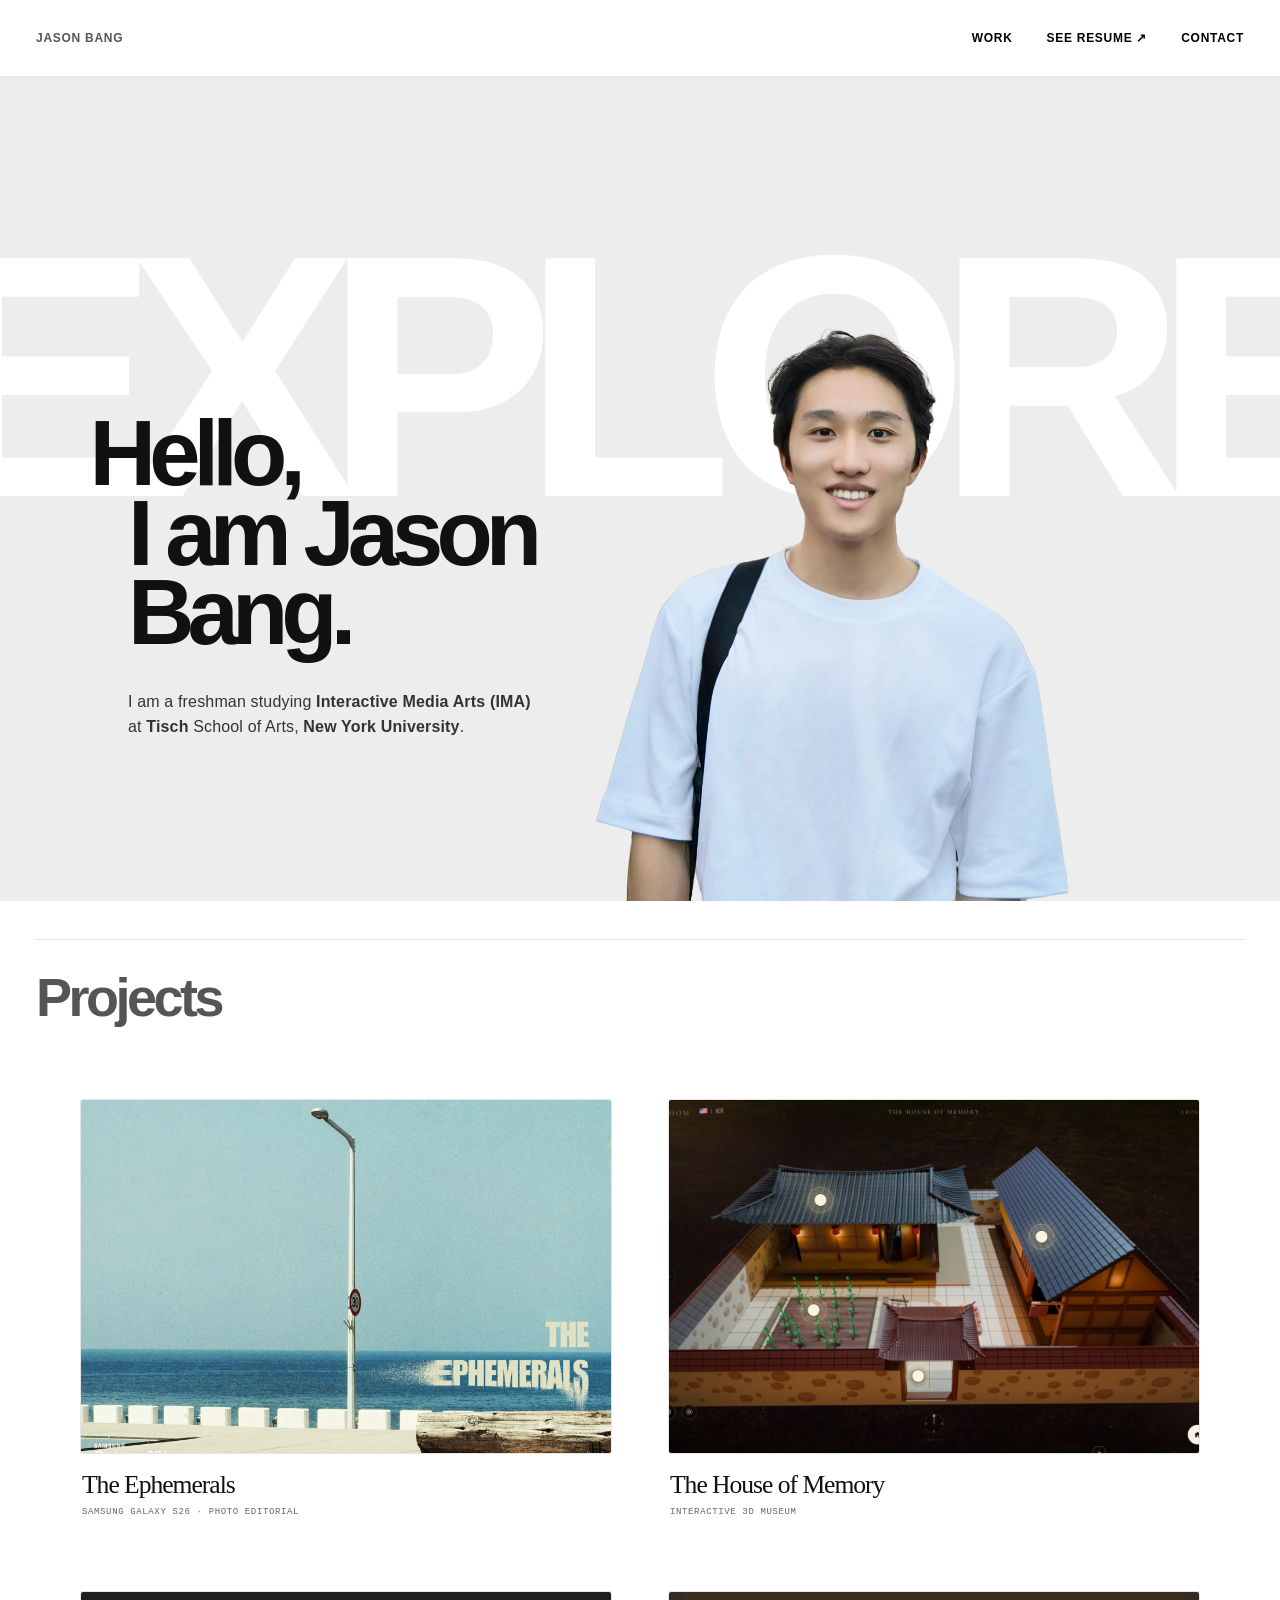
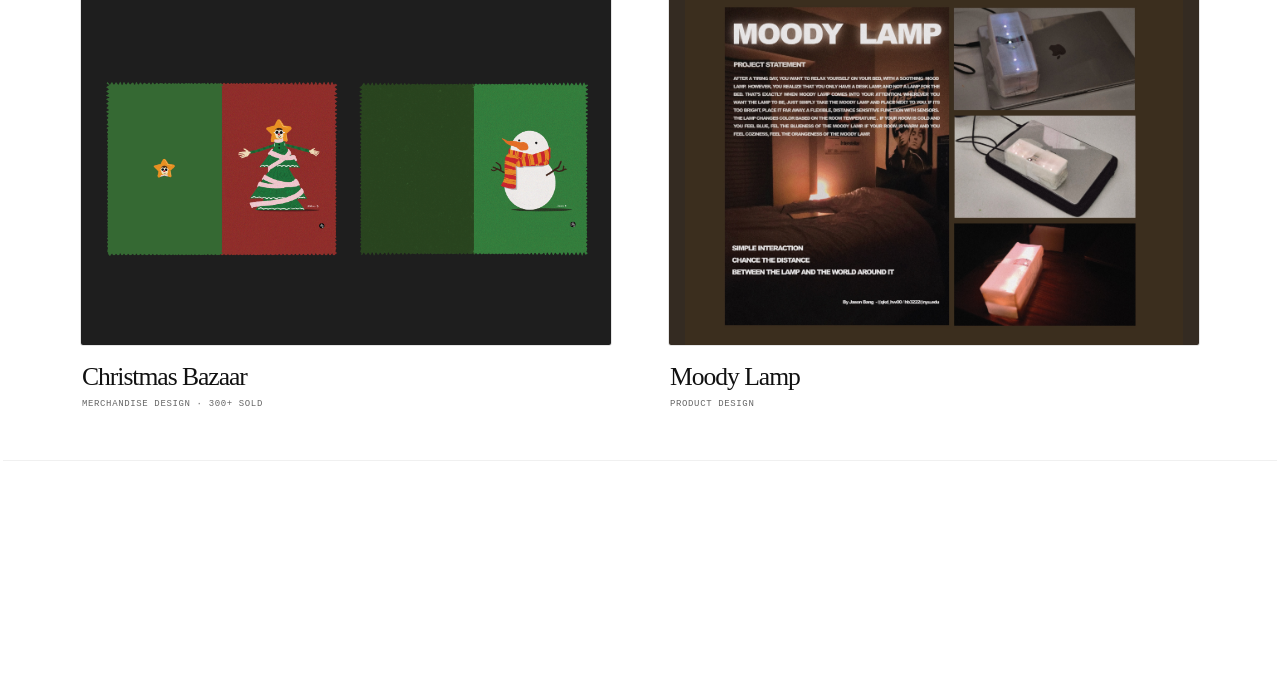
==== commit 9d26bde9: "Add public resume link" ====
--- a/index.html
+++ b/index.html
@@ -97,7 +97,7 @@
 </head>
 <body>
 <canvas class="world-canvas" id="worldCanvas" aria-hidden="true"></canvas><div class="progress" aria-hidden="true"><span id="progressBar"></span></div><div class="grain" aria-hidden="true"></div><div class="cursor-dot" aria-hidden="true"></div>
-<header class="nav-shell"><nav class="nav wrap" aria-label="Main navigation"><a class="brand" href="#top">JASON BANG</a><div class="navlinks"><a href="#work">WORK</a><a href="#contact">CONTACT</a></div></nav></header>
+<header class="nav-shell"><nav class="nav wrap" aria-label="Main navigation"><a class="brand" href="#top">JASON BANG</a><div class="navlinks"><a href="#work">WORK</a><a href="assets/jason-bang-resume.pdf" target="_blank" rel="noopener">SEE RESUME ↗</a><a href="#contact">CONTACT</a></div></nav></header>
 <main id="top">
 <section class="hero hero-home wrap"><div class="hero-backdrop" aria-hidden="true">EXPLORE</div><div class="hero-copy"><h1 class="reveal"><span>Hello,</span><span>I am Jason Bang.</span></h1><p class="hero-summary reveal">I am a freshman studying <strong>Interactive Media Arts (IMA)</strong><br class="intro-line-break"> at <strong>Tisch</strong> School of Arts, <strong>New York University</strong>.</p></div><img class="hero-portrait" src="assets/jason-bang-hero-current.png" alt="Portrait of Jason Bang"></section>
 
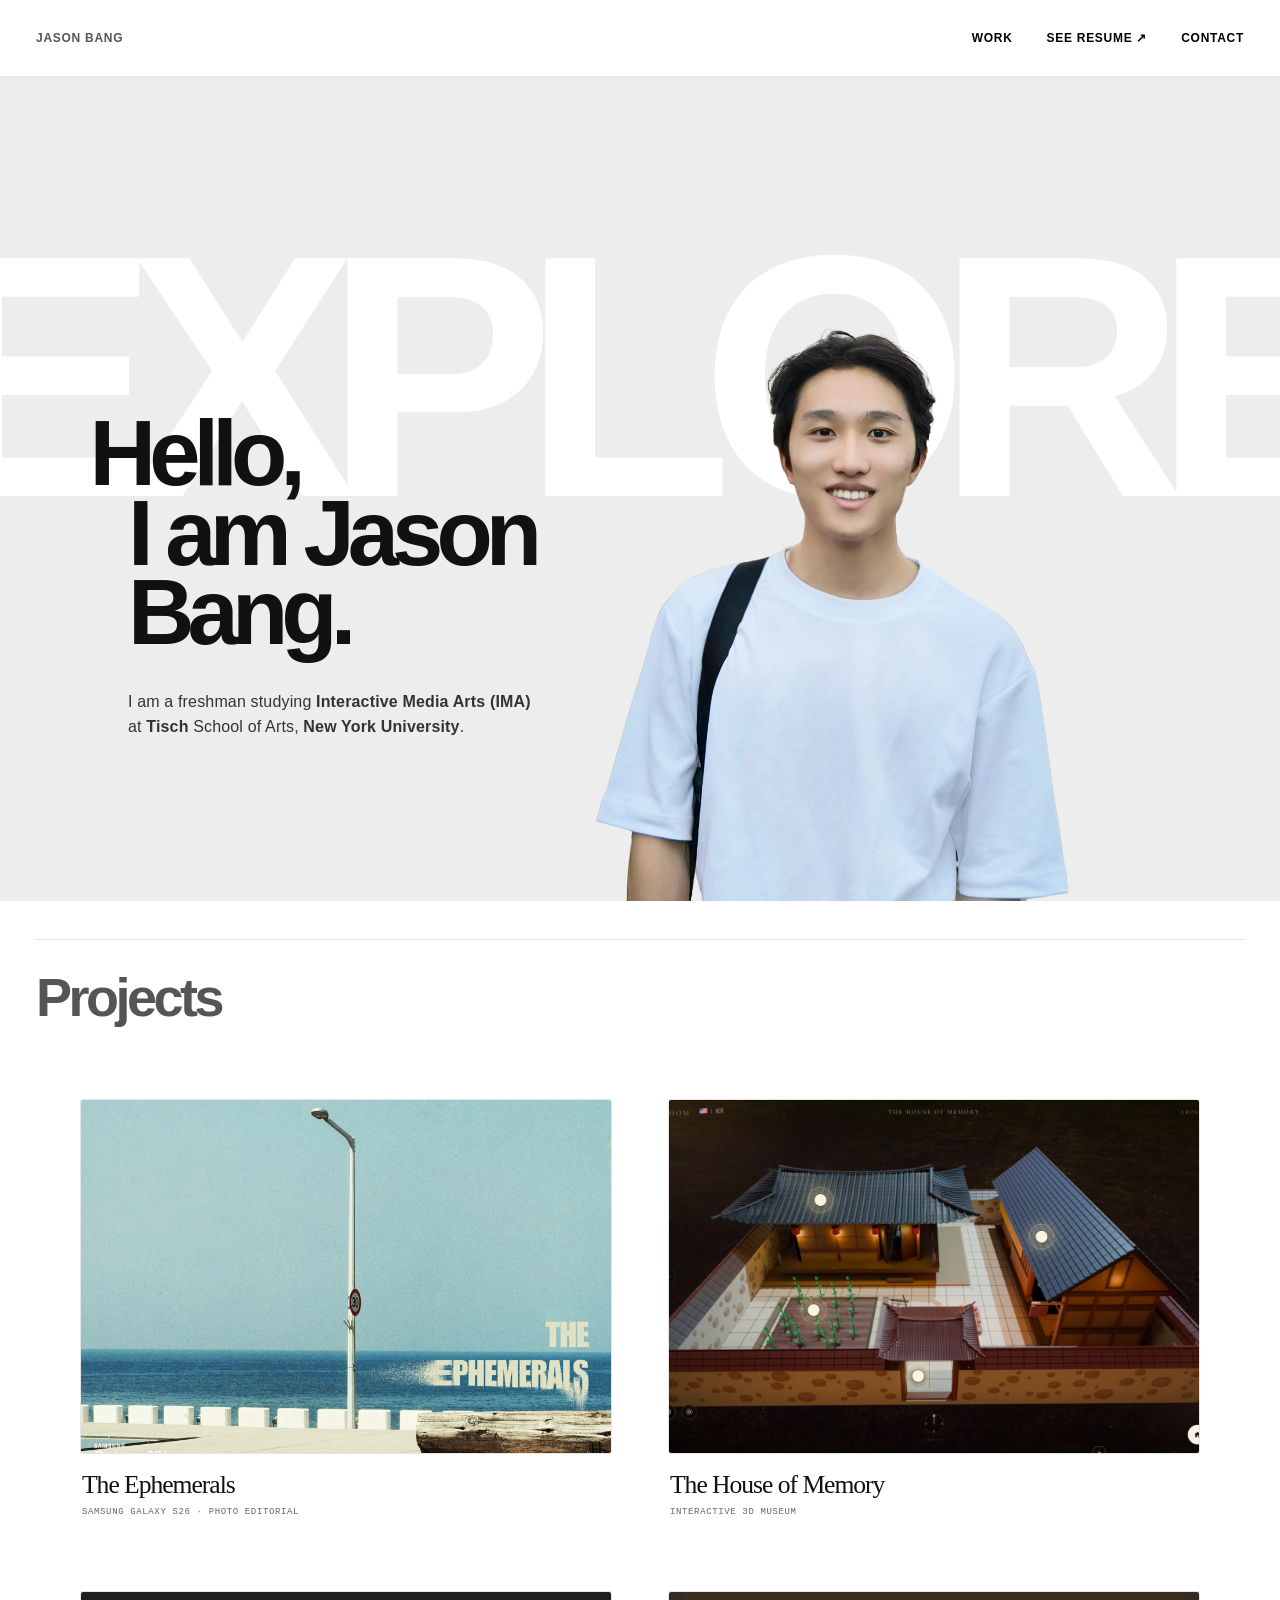
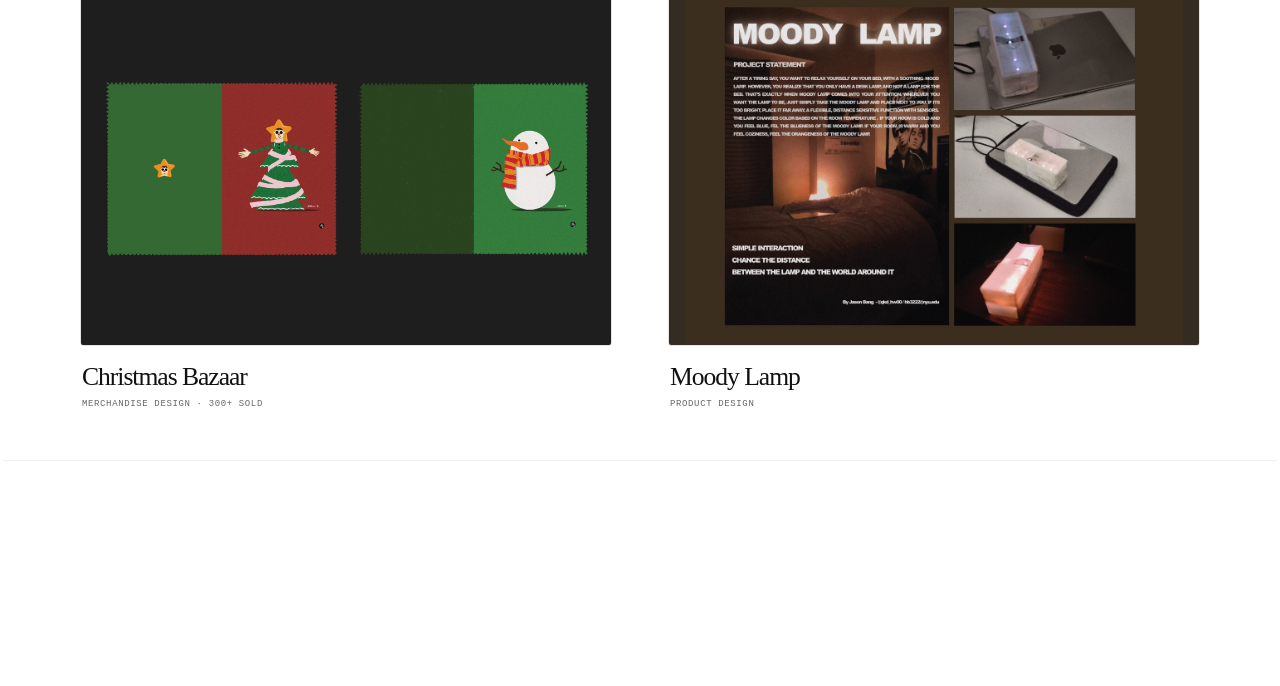
==== commit 6858b6e0: "Align LinkedIn beside email contacts" ====
--- a/index.html
+++ b/index.html
@@ -62,8 +62,8 @@
 #work .project{grid-column:auto!important;width:100%!important;margin:0!important}
 #work .project-visual{aspect-ratio:4/3!important}
 #work .project-caption{padding-top:16px}
-.contact-inner{justify-content:flex-start;min-height:0;padding:65px 0 78px}.contact-list{display:grid;gap:0;margin-top:20px;width:min(760px,calc(100vw - 48px))}.contact-list a{display:grid;grid-template-columns:130px 1fr 24px;align-items:center;gap:18px;padding:18px 0;border-bottom:1px solid var(--line)}.contact-list span{font:9px var(--mono);letter-spacing:.1em;text-transform:uppercase;color:var(--muted)}.contact-list strong{font-size:clamp(14px,2vw,19px);font-weight:500}.contact-list b{font:16px var(--mono);font-weight:400;color:var(--blue)}.contact-list a:hover strong{color:var(--blue)}
-@media(max-width:700px){.hero h1{font-size:clamp(58px,13vw,95px)}.hero h1 span:nth-child(2){margin-left:18px;white-space:normal}.hero-summary{margin-left:18px}.contact-list a{grid-template-columns:84px 1fr 18px;gap:8px}.contact-list strong{font-size:14px}#work .project-grid{gap:42px}}
+.contact-inner{justify-content:flex-start;min-height:0;padding:65px 0 78px}.contact-list{display:grid;grid-template-columns:minmax(0,1.2fr) minmax(0,.8fr);grid-template-areas:"school linkedin" "personal .";column-gap:clamp(32px,6vw,88px);row-gap:0;margin-top:20px;width:min(100%,1100px)}.contact-list a{display:grid;grid-template-columns:130px minmax(0,1fr) 24px;align-items:center;gap:18px;min-width:0;padding:18px 0;border-bottom:1px solid var(--line)}.school-contact{grid-area:school}.linkedin-contact{grid-area:linkedin;grid-template-columns:minmax(0,1fr)!important;min-height:62px}.personal-contact{grid-area:personal}.contact-list span{font:9px var(--mono);letter-spacing:.1em;text-transform:uppercase;color:var(--muted)}.contact-list strong{font-size:clamp(14px,2vw,19px);font-weight:500}.contact-list b{font:16px var(--mono);font-weight:400;color:var(--blue)}.contact-list a:hover strong{color:var(--blue)}
+@media(max-width:700px){.hero h1{font-size:clamp(58px,13vw,95px)}.hero h1 span:nth-child(2){margin-left:18px;white-space:normal}.hero-summary{margin-left:18px}.contact-list{grid-template-columns:minmax(0,1fr);grid-template-areas:"school" "personal" "linkedin";column-gap:0}.contact-list a{grid-template-columns:84px minmax(0,1fr) 18px;gap:8px}.contact-list .linkedin-contact{grid-template-columns:minmax(0,1fr)!important;min-height:0}.contact-list strong{font-size:14px}#work .project-grid{gap:42px}}
 </style>
 <style>
 /* Keep project links stationary and make each complete card one stable target. */
@@ -94,6 +94,7 @@
 @media(max-width:700px){.hero{grid-template-columns:1fr;gap:38px;min-height:auto;padding:75px 0 86px}.hero-copy{max-width:100%}.hero h1{font-size:clamp(56px,11vw,84px)}.hero-summary{margin-left:18px}.hero-photo{width:min(68%,330px);justify-self:center;aspect-ratio:4/5}}
 </style>
 <link rel="stylesheet" href="assets/light-theme.css">
+<link rel="icon" type="image/svg+xml" href="/assets/favicon.svg">
 </head>
 <body>
 <canvas class="world-canvas" id="worldCanvas" aria-hidden="true"></canvas><div class="progress" aria-hidden="true"><span id="progressBar"></span></div><div class="grain" aria-hidden="true"></div><div class="cursor-dot" aria-hidden="true"></div>
@@ -103,7 +104,7 @@
 
 <section class="work wrap" id="work"><div class="work-top reveal"><div><div class="section-label">Projects</div></div></div><div class="project-grid"><a class="project project-featured reveal" href="projects/the-ephemerals.html" aria-label="View project details for The Ephemerals"><div class="project-visual"><img class="project-cover" src="assets/the-ephemerals/pages/page-02.jpg" alt="Second page of The Ephemerals photo editorial"></div><div class="project-caption"><div><h3>The Ephemerals</h3><p>Samsung Galaxy S26 · Photo editorial</p></div></div></a><a class="project project-thom reveal" href="https://jbhyunwoobang.github.io/thom/?v=2" target="_blank" rel="noopener" aria-label="Open THOM: The House of Memory interactive museum"><div class="project-visual"><img class="project-cover thom-cover" src="assets/thom-cover.png" alt="THOM museum interface showing its interactive 3D reconstruction of the family hanok, navigation, and hotspots"></div><div class="project-caption"><div><h3>The House of Memory</h3><p>Interactive 3D museum</p></div></div></a><a class="project project-christmas reveal" href="projects/christmas-bazaar.html" aria-label="View project details for Christmas Bazaar"><div class="project-visual"><img class="project-cover" src="assets/christmas-bazaar/design-cover.png" alt="Christmas Bazaar holiday illustrations featuring a Christmas tree character and snowman"></div><div class="project-caption"><div><h3>Christmas Bazaar</h3><p>Merchandise design · 300+ sold</p></div></div></a><a class="project project-moodies reveal" href="projects/moody-lamp.html" aria-label="View project details for Moody Lamp"><div class="project-visual"><img class="project-cover" src="assets/moody-lamp.jpg" alt="Moody Lamp concept board showing a handmade mood-sensitive bedside lamp and prototype photos"></div><div class="project-caption"><div><h3>Moody Lamp</h3><p>Product design</p></div></div></a></div></section>
 
-<section class="contact" id="contact"><div class="wrap"><div class="contact-inner reveal"><div><div class="section-label">Contact</div><div class="contact-list"><a href="https://mail.google.com/mail/?view=cm&amp;fs=1&amp;to=hb3222%40nyu.edu" target="_blank" rel="noopener"><span>School</span><strong>hb3222@nyu.edu</strong></a><a class="linkedin-contact" href="https://www.linkedin.com/in/jason-bang-938430426/" target="_blank" rel="noopener"><strong>LinkedIn</strong></a><a href="https://mail.google.com/mail/?view=cm&amp;fs=1&amp;to=jbhyunwoobang%40gmail.com" target="_blank" rel="noopener"><span>Personal</span><strong>jbhyunwoobang@gmail.com</strong></a></div></div></div></div></section>
+<section class="contact" id="contact"><div class="wrap"><div class="contact-inner reveal"><div><div class="section-label">Contact</div><div class="contact-list"><a class="school-contact" href="https://mail.google.com/mail/?view=cm&amp;fs=1&amp;to=hb3222%40nyu.edu" target="_blank" rel="noopener"><span>School</span><strong>hb3222@nyu.edu</strong></a><a class="linkedin-contact" href="https://www.linkedin.com/in/jason-bang-938430426/" target="_blank" rel="noopener"><strong>LinkedIn</strong></a><a class="personal-contact" href="https://mail.google.com/mail/?view=cm&amp;fs=1&amp;to=jbhyunwoobang%40gmail.com" target="_blank" rel="noopener"><span>Personal</span><strong>jbhyunwoobang@gmail.com</strong></a></div></div></div></div></section>
 </main>
 <script src="assets/home.js" defer></script>
 </body>
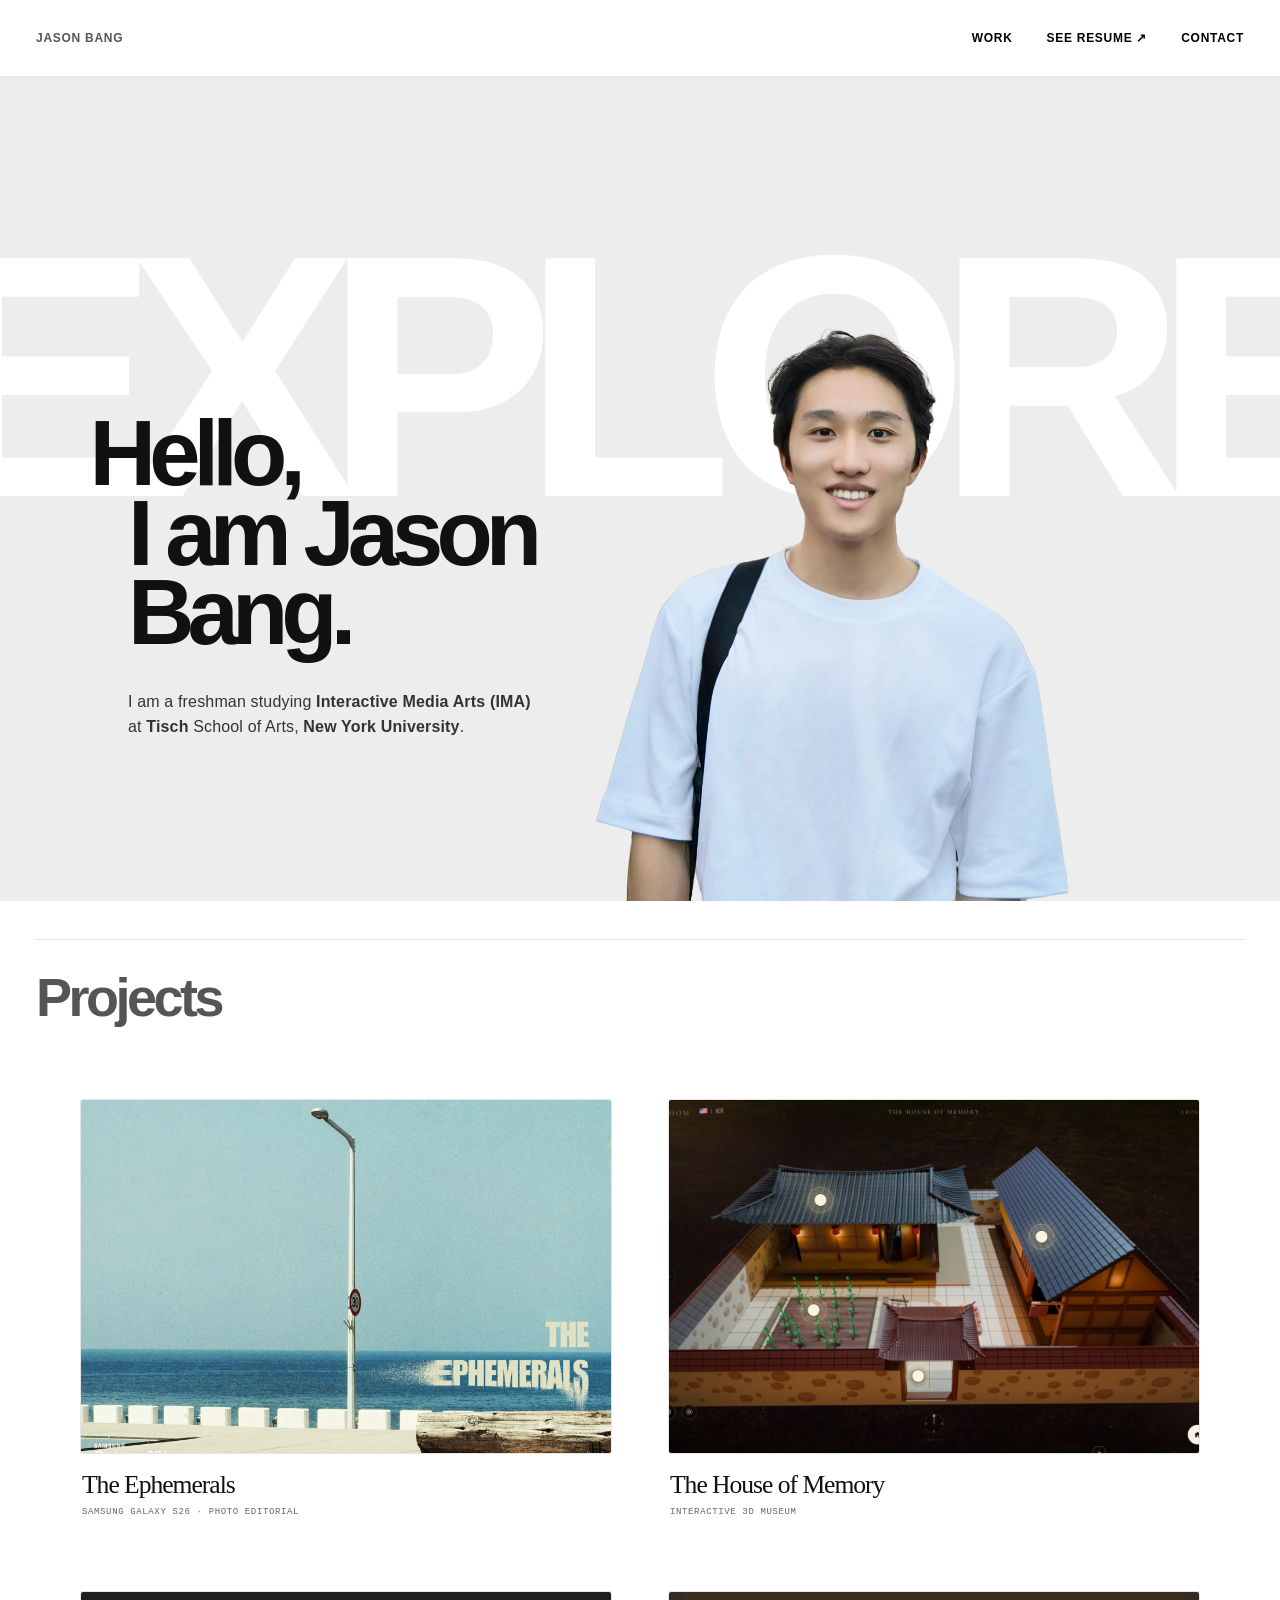
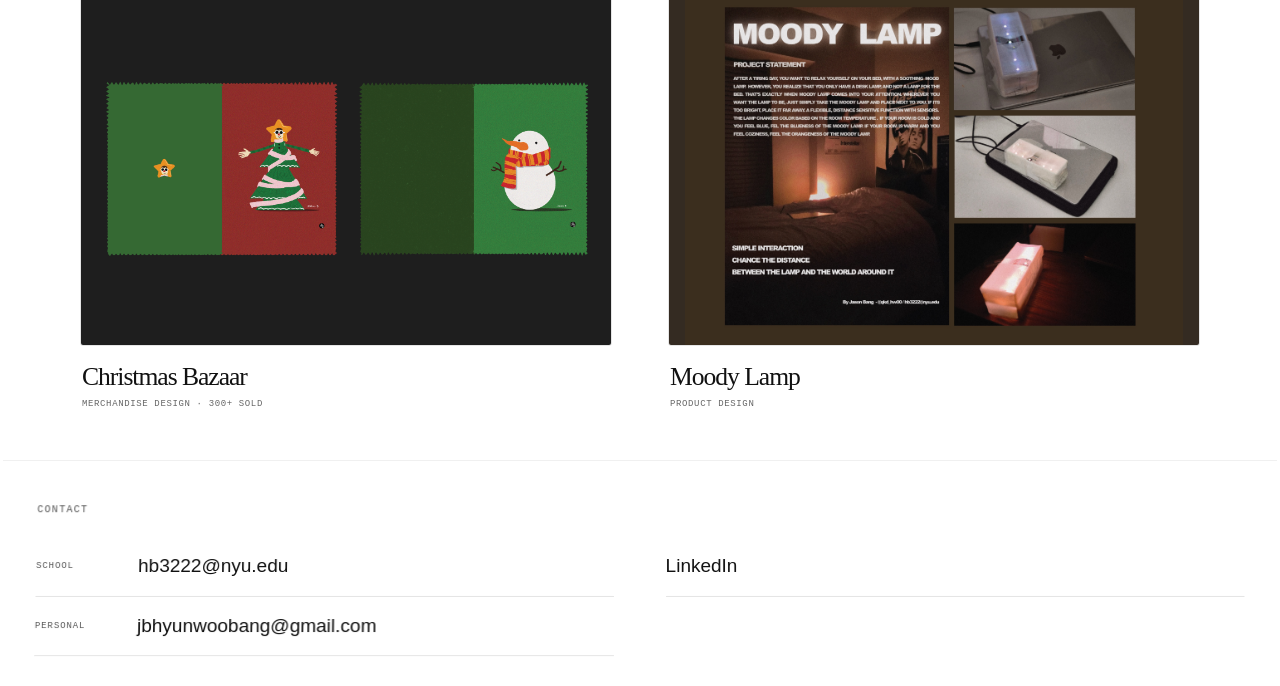
==== commit ccc2c808: "Bust cached favicon with new logo path" ====
--- a/index.html
+++ b/index.html
@@ -94,7 +94,7 @@
 @media(max-width:700px){.hero{grid-template-columns:1fr;gap:38px;min-height:auto;padding:75px 0 86px}.hero-copy{max-width:100%}.hero h1{font-size:clamp(56px,11vw,84px)}.hero-summary{margin-left:18px}.hero-photo{width:min(68%,330px);justify-self:center;aspect-ratio:4/5}}
 </style>
 <link rel="stylesheet" href="assets/light-theme.css">
-<link rel="icon" type="image/svg+xml" href="/assets/favicon.svg">
+<link rel="icon" type="image/svg+xml" href="/assets/jb-mark-v2.svg">
 </head>
 <body>
 <canvas class="world-canvas" id="worldCanvas" aria-hidden="true"></canvas><div class="progress" aria-hidden="true"><span id="progressBar"></span></div><div class="grain" aria-hidden="true"></div><div class="cursor-dot" aria-hidden="true"></div>
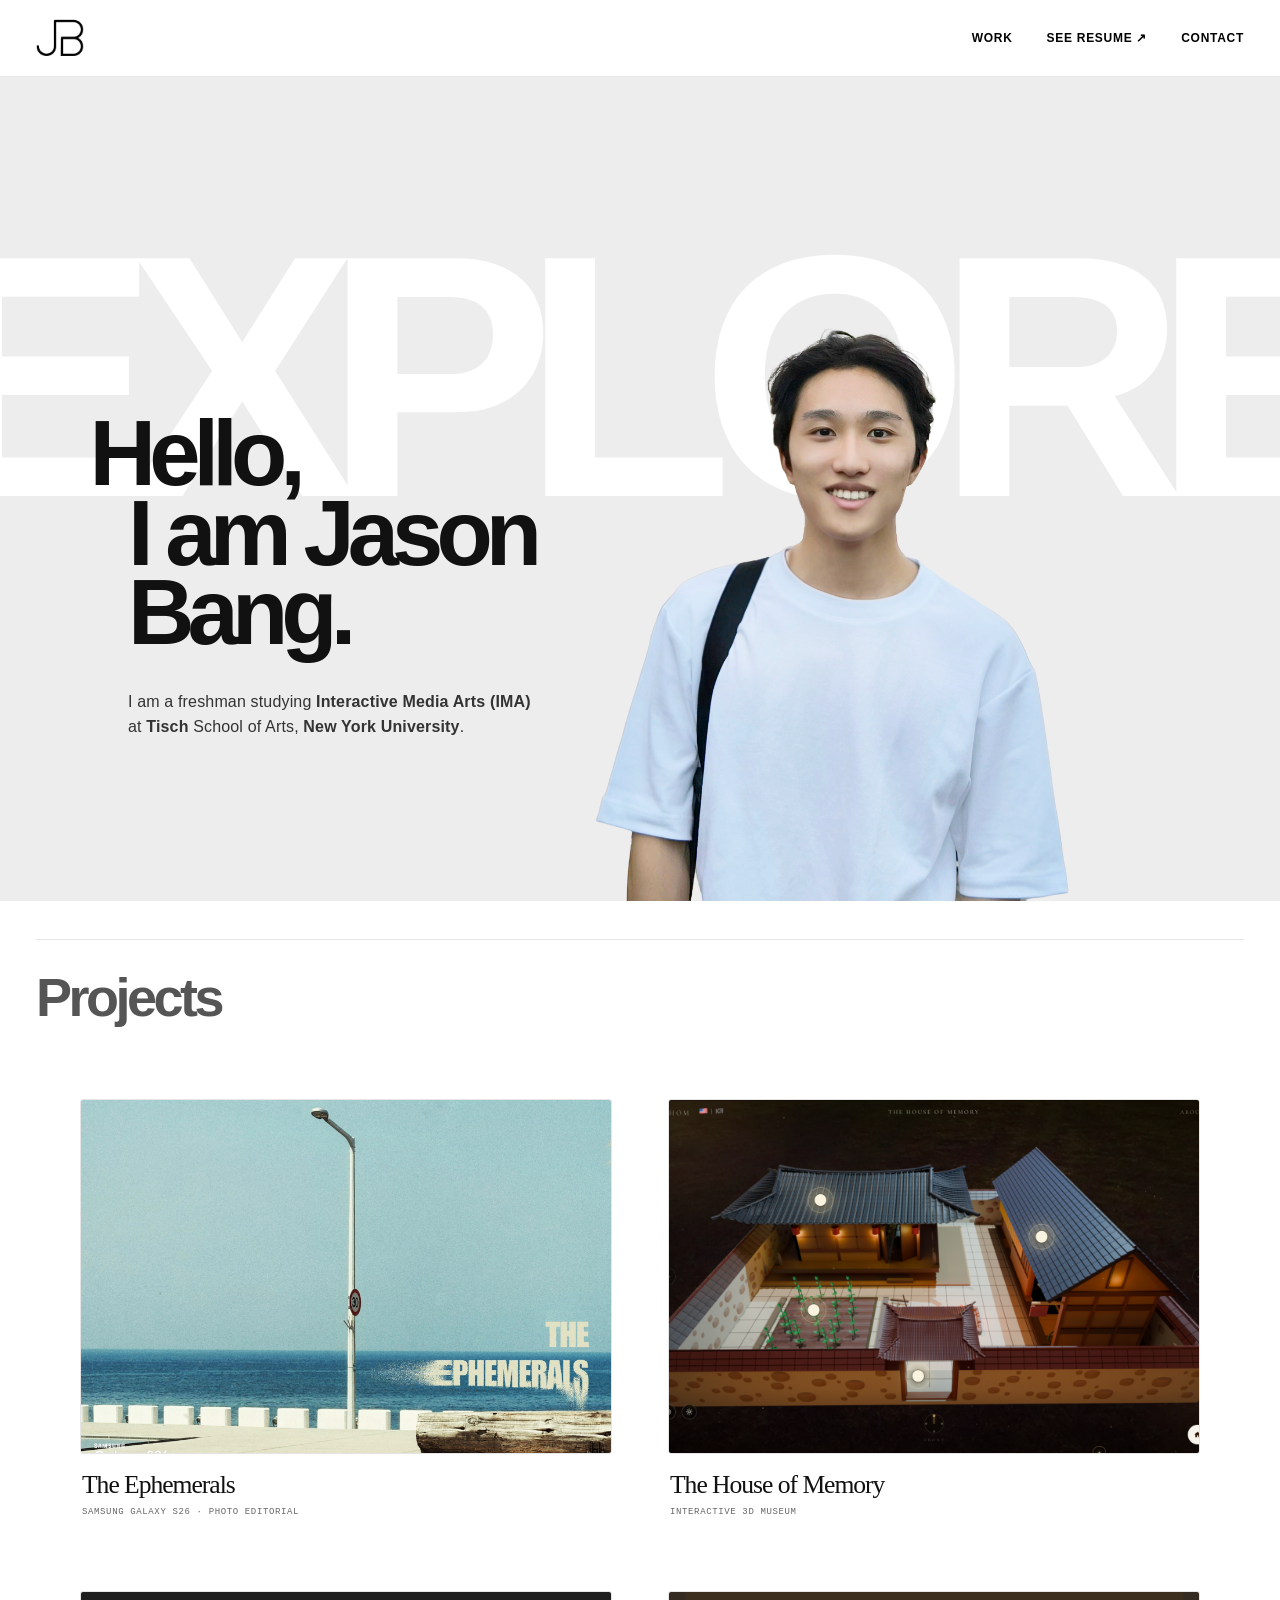
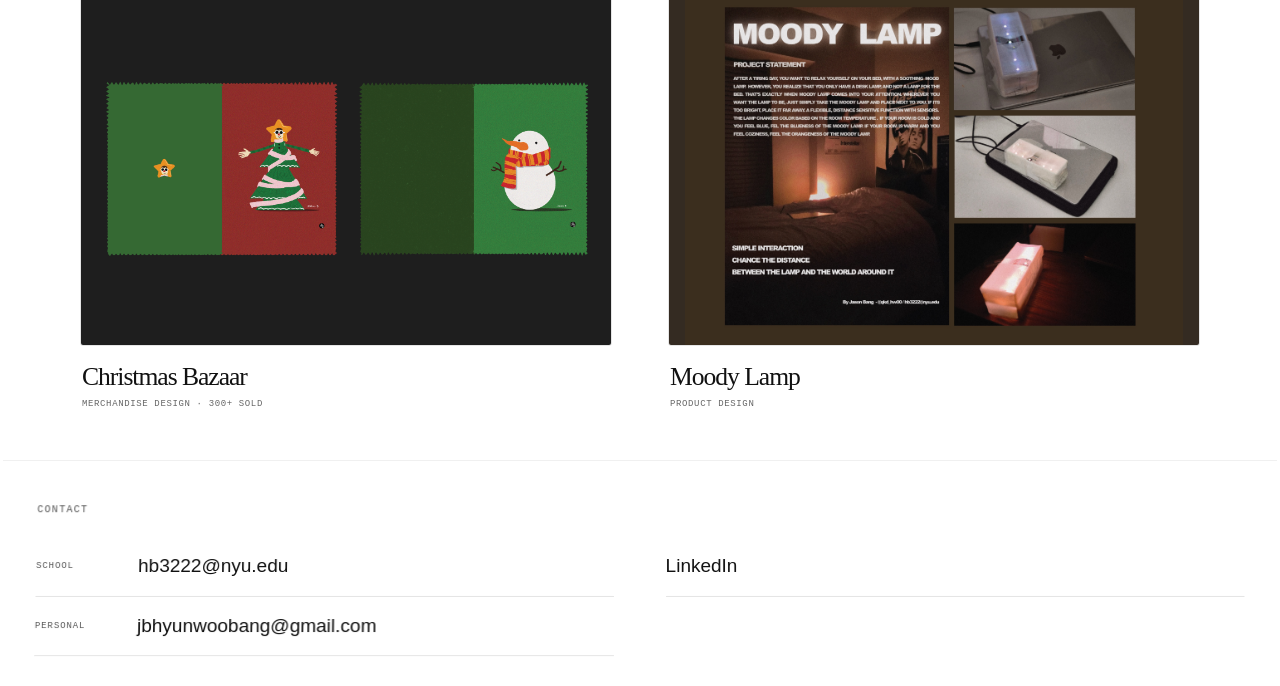
==== commit 6f52640a: "Use monogram logo in site navigation" ====
--- a/index.html
+++ b/index.html
@@ -94,11 +94,12 @@
 @media(max-width:700px){.hero{grid-template-columns:1fr;gap:38px;min-height:auto;padding:75px 0 86px}.hero-copy{max-width:100%}.hero h1{font-size:clamp(56px,11vw,84px)}.hero-summary{margin-left:18px}.hero-photo{width:min(68%,330px);justify-self:center;aspect-ratio:4/5}}
 </style>
 <link rel="stylesheet" href="assets/light-theme.css">
-<link rel="icon" type="image/svg+xml" href="/assets/jb-mark-v2.svg">
+<link rel="icon" type="image/png" sizes="256x256" href="/assets/jb-logo-exact.png">
+<style>.brand{display:flex;align-items:center;width:48px;height:48px}.brand-logo{display:block;width:100%;height:100%;object-fit:contain}</style>
 </head>
 <body>
 <canvas class="world-canvas" id="worldCanvas" aria-hidden="true"></canvas><div class="progress" aria-hidden="true"><span id="progressBar"></span></div><div class="grain" aria-hidden="true"></div><div class="cursor-dot" aria-hidden="true"></div>
-<header class="nav-shell"><nav class="nav wrap" aria-label="Main navigation"><a class="brand" href="#top">JASON BANG</a><div class="navlinks"><a href="#work">WORK</a><a href="assets/jason-bang-resume.pdf" target="_blank" rel="noopener">SEE RESUME ↗</a><a href="#contact">CONTACT</a></div></nav></header>
+<header class="nav-shell"><nav class="nav wrap" aria-label="Main navigation"><a class="brand" href="#top" aria-label="Jason Bang home"><img class="brand-logo" src="/assets/jb-logo-exact.png" alt=""></a><div class="navlinks"><a href="#work">WORK</a><a href="assets/jason-bang-resume.pdf" target="_blank" rel="noopener">SEE RESUME ↗</a><a href="#contact">CONTACT</a></div></nav></header>
 <main id="top">
 <section class="hero hero-home wrap"><div class="hero-backdrop" aria-hidden="true">EXPLORE</div><div class="hero-copy"><h1 class="reveal"><span>Hello,</span><span>I am Jason Bang.</span></h1><p class="hero-summary reveal">I am a freshman studying <strong>Interactive Media Arts (IMA)</strong><br class="intro-line-break"> at <strong>Tisch</strong> School of Arts, <strong>New York University</strong>.</p></div><img class="hero-portrait" src="assets/jason-bang-hero-current.png" alt="Portrait of Jason Bang"></section>
 
